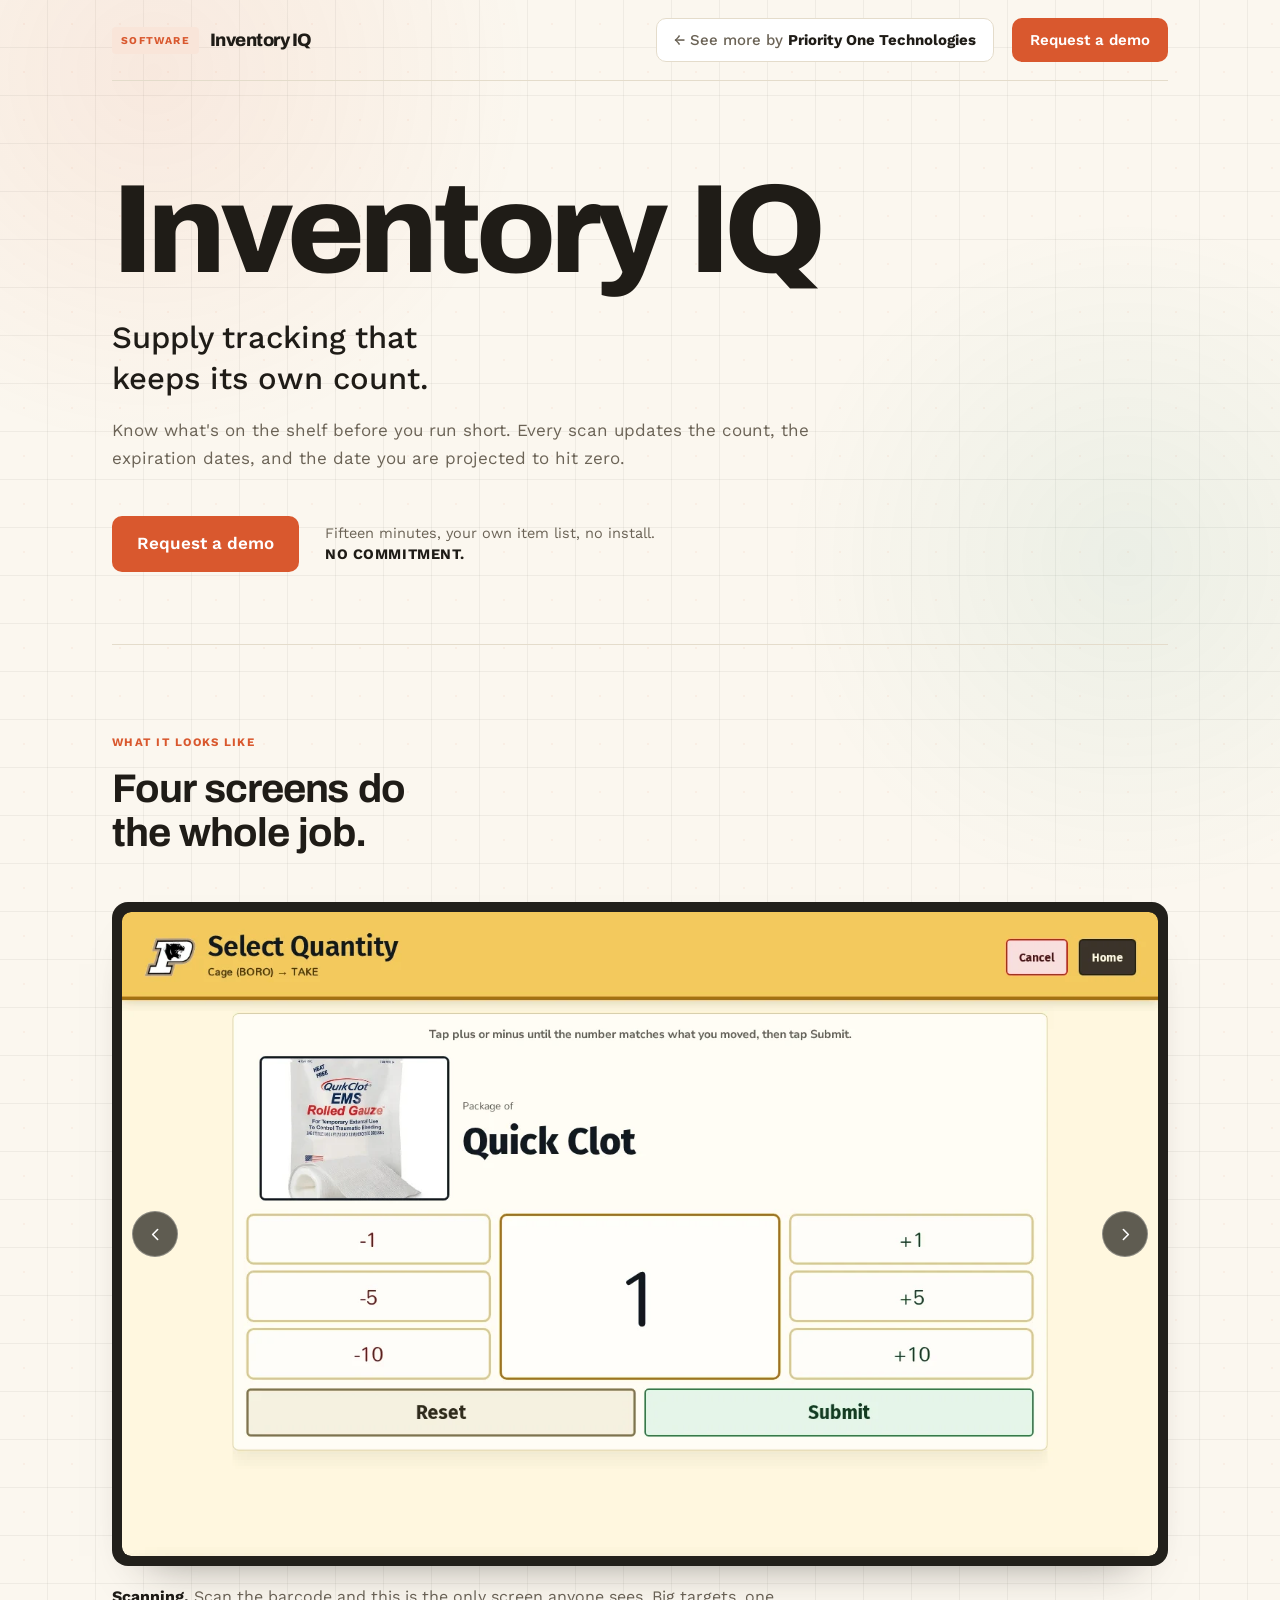
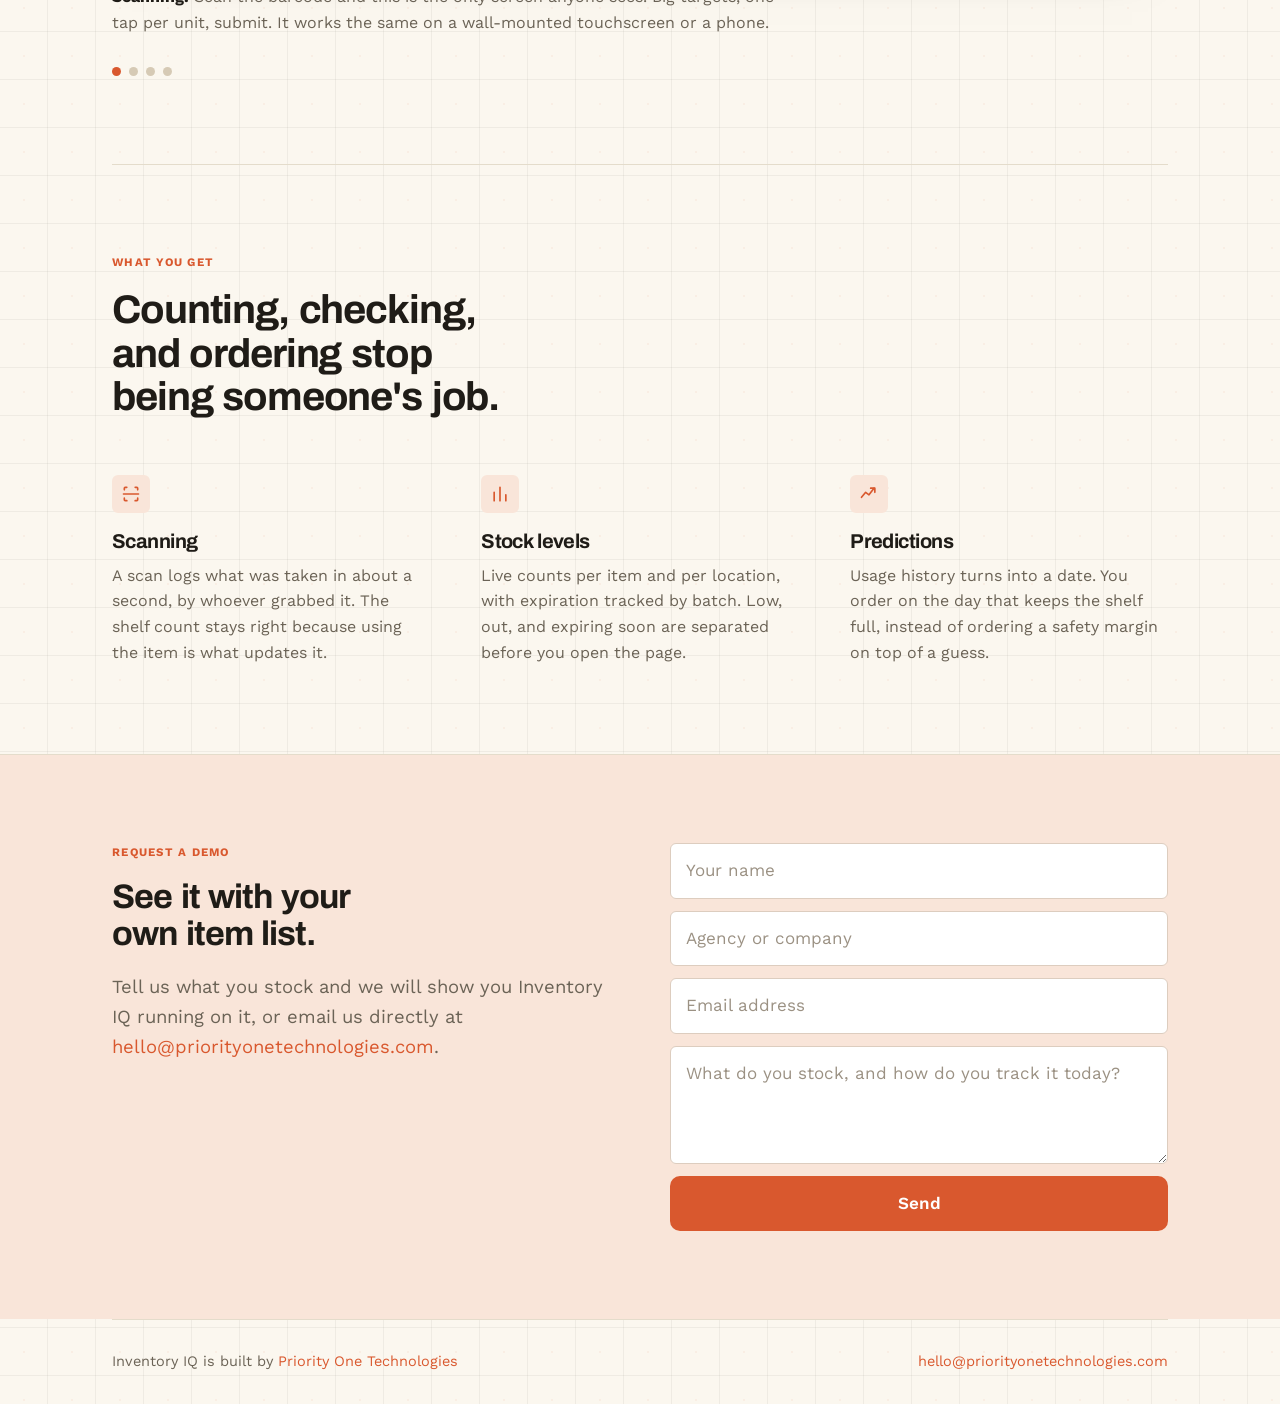
==== iiq/index.html @ ce3d8d3f "refactor: serve the product page at /iiq" ====
<!doctype html>
<html lang="en">
<head>
<meta charset="utf-8">
<meta name="viewport" content="width=device-width, initial-scale=1">
<title>Inventory IQ</title>
<meta name="description" content="Inventory IQ by Priority One Technologies is supply tracking that keeps its own count. Scan an item, see live stock levels, and get told the day you run out.">
<link rel="canonical" href="https://priorityonetechnologies.com/iiq/">
<meta property="og:type" content="website">
<meta property="og:title" content="Inventory IQ">
<meta property="og:description" content="Supply tracking that keeps its own count. Scanning, live stock levels, and run-out predictions.">
<meta property="og:url" content="https://priorityonetechnologies.com/iiq/">
<meta property="og:image" content="https://priorityonetechnologies.com/iiq/og-image.png">
<meta name="twitter:card" content="summary_large_image">
<meta name="twitter:title" content="Inventory IQ">
<meta name="twitter:description" content="Supply tracking that keeps its own count. Scanning, live stock levels, and run-out predictions.">
<link rel="icon" type="image/png" href="../favicon.png">
<link rel="preconnect" href="https://fonts.googleapis.com">
<link rel="preconnect" href="https://fonts.gstatic.com" crossorigin>
<link rel="stylesheet" href="https://fonts.googleapis.com/css2?family=Archivo:wght@600;700;800&family=Work+Sans:wght@400;500;600;700&display=swap">
<link rel="stylesheet" href="../style.css">
<link rel="stylesheet" href="../product.css">
</head>
<body>
<header class="site-head" id="siteHead">
  <div class="wrap">
  <nav class="bar product-bar">
    <div class="product-id">
      <span class="kind">Software</span>
      <span class="product-name">Inventory IQ</span>
    </div>
    <div class="head-actions">
          <a class="btn sm back-pill" href="../">
            <span>&larr;<span class="by"> See more by</span> <b>Priority One Technologies</b></span>
          </a>
      <a class="btn sm" href="#contact">Request a demo</a>
    </div>
  </nav>
  </div>
</header>

<div class="wrap">
  <header class="product-hero">
    <h1>Inventory IQ</h1>
    <p class="tagline">Supply tracking that keeps its own count.</p>
    <p class="secondary">Know what's on the shelf before you run short. Every scan updates the count, the expiration dates, and the date you are projected to hit zero.</p>
    <div class="cta-row">
      <a class="btn" href="#contact">Request a demo</a>
      <p class="microcopy">Fifteen minutes, your own item list, no install.<br><strong>NO COMMITMENT.</strong></p>
    </div>
  </header>

  <section>
    <p class="eyebrow">What it looks like</p>
    <h2>Four screens do the whole job.</h2>
    <div class="carousel" id="shots">
      <div class="stage">
        <div class="track" id="shotTrack">
          <div class="frame" data-label="Scanning." data-text="Scan the barcode and this is the only screen anyone sees. Big targets, one tap per unit, submit. It works the same on a wall-mounted touchscreen or a phone.">
            <img src="../images/iiq-scan.webp" alt="Inventory IQ select-quantity screen showing a photo of QuikClot EMS rolled gauze, plus and minus buttons, and a submit button" width="1424" height="884">
          </div>
          <div class="frame" data-label="Stock levels." data-text="Every item and every location, counted now. Totals, per-storage breakdowns, and expiration dates sit on the same row, so nothing needs to be cross-checked against a second list.">
            <img src="../images/iiq-levels.webp" alt="Inventory IQ inventory counts table listing items with totals and per-location quantities" loading="lazy" width="1424" height="884">
          </div>
          <div class="frame" data-label="Predictions." data-text="Years of real usage per item become one number: how much you burn per month, how confident the model is, and the point where the line hits zero.">
            <img src="../images/iiq-predictions.webp" alt="Inventory IQ usage chart for one item, plotting counts, additions, and removals over four years with a predicted next value" loading="lazy" width="1424" height="884">
          </div>
          <div class="frame" data-label="Restock report." data-text="The reorder list builds itself, with the order-by date, the amount to order, and how many units will be left when the delivery actually lands.">
            <img src="../images/iiq-restock-report.webp" alt="Inventory IQ restock report showing reorder amounts, confidence, and order-by dates per item" loading="lazy" width="1424" height="884">
          </div>
        </div>
        <button class="arrow prev" type="button" id="shotPrev" aria-label="Previous screen">
          <svg width="17" height="17" viewBox="0 0 24 24" fill="none" aria-hidden="true"><path d="M15 5l-7 7 7 7" stroke="currentColor" stroke-width="2.3" stroke-linecap="round" stroke-linejoin="round"/></svg>
        </button>
        <button class="arrow next" type="button" id="shotNext" aria-label="Next screen">
          <svg width="17" height="17" viewBox="0 0 24 24" fill="none" aria-hidden="true"><path d="M9 5l7 7-7 7" stroke="currentColor" stroke-width="2.3" stroke-linecap="round" stroke-linejoin="round"/></svg>
        </button>
      </div>
      <div class="caption" id="shotCaption" aria-live="polite"></div>
      <div class="dots" id="shotDots"></div>
    </div>
  </section>

  <section>
    <p class="eyebrow">What you get</p>
    <h2>Counting, checking, and ordering stop being someone's job.</h2>
    <div class="cols">
      <div>
        <div class="icon">
          <svg width="20" height="20" viewBox="0 0 24 24" fill="none" aria-hidden="true"><path d="M4 7V5a1 1 0 0 1 1-1h2M20 7V5a1 1 0 0 0-1-1h-2M4 17v2a1 1 0 0 0 1 1h2M20 17v2a1 1 0 0 1-1 1h-2M3 12h18" stroke="currentColor" stroke-width="2" stroke-linecap="round"/></svg>
        </div>
        <h3>Scanning</h3>
        <p>A scan logs what was taken in about a second, by whoever grabbed it. The shelf count stays right because using the item is what updates it.</p>
      </div>
      <div>
        <div class="icon">
          <svg width="20" height="20" viewBox="0 0 24 24" fill="none" aria-hidden="true"><path d="M5 20V10M12 20V4M19 20v-7" stroke="currentColor" stroke-width="2" stroke-linecap="round"/></svg>
        </div>
        <h3>Stock levels</h3>
        <p>Live counts per item and per location, with expiration tracked by batch. Low, out, and expiring soon are separated before you open the page.</p>
      </div>
      <div>
        <div class="icon">
          <svg width="20" height="20" viewBox="0 0 24 24" fill="none" aria-hidden="true"><path d="M3 16l5-6 4 3 6-8" stroke="currentColor" stroke-width="2" stroke-linecap="round" stroke-linejoin="round"/><path d="M14 5h5v5" stroke="currentColor" stroke-width="2" stroke-linecap="round" stroke-linejoin="round"/></svg>
        </div>
        <h3>Predictions</h3>
        <p>Usage history turns into a date. You order on the day that keeps the shelf full, instead of ordering a safety margin on top of a guess.</p>
      </div>
    </div>
  </section>
</div>

<section id="contact">
  <div class="wrap inner">
    <div>
      <p class="eyebrow">Request a demo</p>
      <h2>See it with your own item list.</h2>
      <p class="lede">Tell us what you stock and we will show you Inventory IQ running on it, or email us directly at <a href="mailto:hello@priorityonetechnologies.com">hello@priorityonetechnologies.com</a>.</p>
    </div>
    <form id="contactForm" method="POST">
      <input type="hidden" name="product" value="Inventory IQ">
      <input type="text" id="contactName" name="name" aria-label="Your name" placeholder="Your name">
      <input type="text" id="contactOrg" name="organization" aria-label="Agency or company" placeholder="Agency or company">
      <input type="email" id="contactEmail" name="email" aria-label="Email address" placeholder="Email address" required>
      <textarea id="contactMessage" name="message" aria-label="What do you stock, and how do you track it today?" placeholder="What do you stock, and how do you track it today?" required></textarea>
      <input type="text" name="_gotcha" tabindex="-1" autocomplete="off" aria-hidden="true" hidden>
      <p class="form-status" id="formStatus" hidden></p>
      <button class="btn send" type="submit">Send</button>
    </form>
  </div>
</section>

<div class="wrap">
  <footer>
    <div>Inventory IQ is built by <a href="../">Priority One Technologies</a></div>
    <div><a href="mailto:hello@priorityonetechnologies.com">hello@priorityonetechnologies.com</a></div>
  </footer>
</div>

<script src="../script.js"></script>
</body>
</html>
---- style.css ----
:root {
  --bg: #fbf7ef;
  --ink: #1f1c17;
  --sub: #6b6356;
  --line: #e4dccb;
  --accent: #d9582e;
  --accent-soft: #f9e5d9;
  --rust: #1f8a6e;
  --card: #ffffff;
  --panel: #22201b;
  --radius-sm: 6px;
  --radius-md: 10px;
  --radius-lg: 16px;
  --gutter: clamp(18px, 5vw, 32px);
  --block: clamp(54px, 7vw, 88px);
  --measure: 60ch;
  --shot-ratio: 1424 / 884;
}

* {
  box-sizing: border-box;
}

html {
  scroll-behavior: smooth;
  scroll-padding-top: clamp(66px, 11vh, 86px);
}

body {
  margin: 0;
  background: var(--bg);
  color: var(--ink);
  font-family: "Work Sans", system-ui, sans-serif;
  font-size: 17px;
  line-height: 1.62;
  -webkit-font-smoothing: antialiased;
}

/* background layer - delete this whole block to go back to flat color */

body {
  position: relative;
}

body::before,
body::after {
  content: "";
  pointer-events: none;
  z-index: -1;
}

body::before {
  position: absolute;
  inset: 0;
  background-image: url("data:image/svg+xml,%3Csvg xmlns='http://www.w3.org/2000/svg' width='48' height='48'%3E%3Cpath d='M0 47.5h48M47.5 0v48' stroke='%231f1c17' stroke-opacity='0.055' stroke-width='1' fill='none'/%3E%3Ccircle cx='24' cy='24' r='1' fill='%23d9582e' fill-opacity='0.08'/%3E%3C/svg%3E");
}

body::after {
  position: fixed;
  inset: 0;
  background:
    radial-gradient(42vw 42vw at 12% 8%, rgba(217, 88, 46, 0.085), transparent 70%),
    radial-gradient(38vw 38vw at 88% 62%, rgba(31, 138, 110, 0.07), transparent 70%);
  animation: drift 44s ease-in-out infinite alternate;
}

@keyframes drift {
  to {
    transform: translate3d(-3vw, 2vh, 0) scale(1.12);
  }
}

/* end background layer */

img {
  max-width: 100%;
  height: auto;
}

a {
  color: var(--accent);
  text-decoration: none;
}

a:hover {
  text-decoration: underline;
}

:focus-visible {
  outline: 2px solid var(--accent);
  outline-offset: 3px;
}

h1,
h2,
h3 {
  font-family: "Archivo", system-ui, sans-serif;
  letter-spacing: -0.028em;
  word-spacing: 0.07em;
  line-height: 1.09;
  text-wrap: balance;
  margin: 0;
}

p {
  text-wrap: pretty;
}

.wrap {
  max-width: 1120px;
  margin: 0 auto;
  padding-inline: var(--gutter);
}

.site-head {
  position: sticky;
  top: 0;
  z-index: 50;
  transition: background-color 240ms ease, box-shadow 240ms ease;
}

.site-head.scrolled {
  background: var(--bg);
  box-shadow: 0 14px 30px -24px rgba(31, 28, 23, 0.9);
}

.bar {
  display: flex;
  align-items: center;
  justify-content: space-between;
  gap: clamp(14px, 3vw, 28px);
  padding-block: 18px;
  border-bottom: 1px solid var(--line);
}

.brand {
  display: flex;
  align-items: center;
  gap: 11px;
  color: var(--ink);
  text-decoration: none;
}

.brand:hover {
  text-decoration: none;
}

.brand svg {
  display: block;
  flex: none;
}

.brand-name {
  display: block;
  font-family: "Archivo", system-ui, sans-serif;
  font-weight: 800;
  font-size: clamp(16px, 2.6vw, 18px);
  letter-spacing: -0.03em;
  line-height: 1.1;
}

.brand-sub {
  display: block;
  font-size: clamp(9.5px, 1.7vw, 10.5px);
  font-weight: 700;
  letter-spacing: 0.17em;
  text-transform: uppercase;
  color: var(--sub);
  line-height: 1.4;
}

.btn {
  display: inline-flex;
  align-items: center;
  justify-content: center;
  gap: 8px;
  font: inherit;
  font-weight: 600;
  border: 1px solid transparent;
  cursor: pointer;
  background: var(--accent);
  color: #fff;
  padding: 13px 24px;
  border-radius: var(--radius-md);
  text-decoration: none;
  white-space: nowrap;
}

.btn:hover {
  background: #c24a24;
  text-decoration: none;
}

.btn.sm {
  padding: 9px 17px;
  font-size: 15px;
}

.btn.ghost {
  background: transparent;
  color: var(--ink);
  border-color: var(--line);
}

.btn.ghost:hover {
  background: #fff;
}

section {
  padding-block: var(--block);
  border-top: 1px solid var(--line);
}

.eyebrow {
  font-size: 11.5px;
  font-weight: 700;
  letter-spacing: 0.11em;
  text-transform: uppercase;
  color: var(--accent);
  margin: 0 0 16px;
}

h2 {
  font-size: clamp(27px, 4vw, 40px);
  font-weight: 700;
  max-width: 22ch;
}

.lede {
  color: var(--sub);
  font-size: clamp(16.5px, 1.5vw, 18.5px);
  max-width: var(--measure);
  margin: 20px 0 0;
}

.hero {
  padding-block: clamp(50px, 8vw, 88px) clamp(56px, 7vw, 76px);
}

.hero h1 {
  font-size: clamp(33px, 6.2vw, 58px);
  font-weight: 800;
  max-width: 19ch;
}

.hero h1 em {
  font-style: normal;
  box-shadow: inset 0 -0.14em 0 var(--accent-soft);
}

.hero .btn {
  margin-top: 34px;
}

.microcopy {
  margin: 16px 0 0;
  font-size: 14.5px;
  color: var(--sub);
}

.microcopy strong {
  color: var(--ink);
  font-weight: 700;
  letter-spacing: 0.04em;
}

.cols {
  display: grid;
  grid-template-columns: repeat(auto-fit, minmax(min(248px, 100%), 1fr));
  gap: clamp(30px, 4vw, 52px);
  margin-top: clamp(38px, 5vw, 56px);
}

.cols h3 {
  font-size: 20px;
  font-weight: 700;
  margin-bottom: 10px;
}

.cols p {
  margin: 0;
  color: var(--sub);
  font-size: 16px;
  max-width: 34ch;
}

.icon {
  display: grid;
  place-items: center;
  width: 38px;
  height: 38px;
  border-radius: var(--radius-sm);
  background: var(--accent-soft);
  color: var(--accent);
  margin-bottom: 18px;
}

.serve {
  display: flex;
  flex-wrap: wrap;
  gap: 10px;
  margin-top: clamp(30px, 4vw, 42px);
  padding: 0;
  list-style: none;
}

.serve li {
  background: var(--card);
  border: 1px solid var(--line);
  border-radius: var(--radius-sm);
  padding: 9px 16px;
  font-size: 15.5px;
  font-weight: 500;
}

.teaser {
  display: grid;
  grid-template-columns: repeat(auto-fit, minmax(min(300px, 100%), 1fr));
  gap: clamp(26px, 4vw, 48px);
  align-items: center;
  margin-top: clamp(32px, 4vw, 46px);
  background: var(--panel);
  color: #f4efe4;
  border-radius: var(--radius-lg);
  padding: clamp(26px, 4vw, 46px);
}

.teaser h3 {
  font-size: clamp(23px, 3vw, 30px);
  font-weight: 800;
  margin-bottom: 14px;
  max-width: 17ch;
}

.teaser p {
  color: #bdb4a4;
  margin: 0 0 26px;
  font-size: 16px;
  max-width: 40ch;
}

.teaser .tag {
  display: inline-block;
  font-size: 11.5px;
  font-weight: 700;
  letter-spacing: 0.11em;
  text-transform: uppercase;
  color: #f0b39c;
  margin-bottom: 15px;
}

.teaser .shot {
  display: block;
  width: 100%;
  aspect-ratio: var(--shot-ratio);
  object-fit: cover;
  border-radius: var(--radius-md);
}

#contact {
  background: var(--accent-soft);
  border-top: 1px solid var(--line);
}

#contact .inner {
  display: grid;
  grid-template-columns: repeat(auto-fit, minmax(min(320px, 100%), 1fr));
  gap: clamp(32px, 5vw, 60px);
  align-items: start;
}

#contact h2 {
  font-size: clamp(25px, 3.4vw, 34px);
}

form {
  display: grid;
  gap: 12px;
}

input,
textarea {
  font: inherit;
  width: 100%;
  padding: 13px 15px;
  border: 1px solid #ddcdbf;
  border-radius: var(--radius-sm);
  background: #fff;
  color: var(--ink);
}

textarea {
  min-height: 118px;
  resize: vertical;
}

input::placeholder,
textarea::placeholder {
  color: #9b9183;
}

.form-status {
  margin: 0;
  font-size: 15px;
  font-weight: 600;
}

.form-status.ok {
  color: var(--rust);
}

.form-status.error {
  color: #b2381a;
}

footer {
  display: flex;
  flex-wrap: wrap;
  justify-content: space-between;
  gap: 12px;
  padding-block: 30px;
  border-top: 1px solid var(--line);
  font-size: 14.5px;
  color: var(--sub);
}

@media (prefers-reduced-motion: reduce) {
  html {
    scroll-behavior: auto;
  }

  body::after {
    animation: none;
  }

  .site-head,
  .site-head .source-bar {
    transition: none;
  }
}
---- product.css ----
/* layer shared by every product page; pair with style.css */

.product-bar {
  flex-wrap: wrap;
  row-gap: 12px;
}

.head-actions {
  display: flex;
  align-items: center;
  gap: clamp(10px, 2vw, 18px);
  margin-left: auto;
}

.product-bar .product-id {
  display: flex;
  align-items: center;
  gap: 11px;
  min-width: 0;
}

.product-bar .kind {
  font-size: 10.5px;
  font-weight: 700;
  letter-spacing: 0.13em;
  text-transform: uppercase;
  color: var(--accent);
  background: var(--accent-soft);
  padding: 5px 9px;
  border-radius: 4px;
  flex: none;
}

.product-bar .product-name {
  font-family: "Archivo", system-ui, sans-serif;
  font-weight: 800;
  font-size: clamp(16px, 2.6vw, 18px);
  letter-spacing: -0.03em;
  white-space: nowrap;
}

.back-pill {
  background: var(--card);
  border-color: var(--line);
  color: var(--ink);
  gap: 9px;
}

.back-pill:hover {
  background: #fff;
  border-color: var(--accent);
}

.back-pill span {
  white-space: nowrap;
  font-weight: 500;
  color: var(--sub);
}

.back-pill b {
  font-weight: 700;
  color: var(--ink);
}

.product-hero {
  padding-block: clamp(42px, 7vw, 78px) clamp(50px, 7vw, 72px);
}

.product-hero h1 {
  font-size: clamp(52px, 13.5vw, 126px);
  font-weight: 800;
  letter-spacing: -0.045em;
  line-height: 0.93;
  margin: 12px 0 0;
}

.product-hero .tagline {
  font-size: clamp(20px, 3.1vw, 31px);
  font-weight: 500;
  line-height: 1.3;
  color: var(--ink);
  max-width: 32ch;
  margin: clamp(20px, 3vw, 30px) 0 0;
  text-wrap: balance;
}

.product-hero .secondary {
  color: var(--sub);
  max-width: 64ch;
  margin: 18px 0 0;
}

.cta-row {
  display: flex;
  flex-wrap: wrap;
  align-items: center;
  gap: clamp(16px, 3vw, 26px);
  margin-top: clamp(32px, 4.5vw, 44px);
}

.cta-row .microcopy {
  margin: 0;
  line-height: 1.45;
}

.carousel {
  margin-top: clamp(32px, 4vw, 48px);
}

.stage {
  position: relative;
  background: var(--panel);
  border-radius: var(--radius-lg);
  padding: clamp(7px, 1vw, 10px);
  box-shadow: 0 26px 46px -36px rgba(31, 28, 23, 0.6);
}

.stage .track {
  display: grid;
  grid-auto-flow: column;
  grid-auto-columns: 100%;
  overflow-x: auto;
  scroll-snap-type: x mandatory;
  scrollbar-width: none;
  border-radius: 9px;
}

.stage .track::-webkit-scrollbar {
  display: none;
}

.stage .frame {
  scroll-snap-align: center;
}

.stage .frame img {
  display: block;
  width: 100%;
  aspect-ratio: var(--shot-ratio);
  object-fit: cover;
  border-radius: 9px;
}

.arrow {
  position: absolute;
  top: 50%;
  transform: translateY(-50%);
  display: grid;
  place-items: center;
  width: clamp(36px, 5vw, 46px);
  height: clamp(36px, 5vw, 46px);
  padding: 0;
  border: 1px solid rgba(255, 255, 255, 0.28);
  border-radius: 50%;
  background: rgba(34, 32, 27, 0.72);
  color: #fff;
  cursor: pointer;
  backdrop-filter: blur(3px);
}

.arrow:hover {
  background: var(--accent);
  border-color: var(--accent);
}

.arrow.prev {
  left: clamp(10px, 2vw, 20px);
}

.arrow.next {
  right: clamp(10px, 2vw, 20px);
}

.carousel .caption {
  display: grid;
  margin: 18px 0 0;
  max-width: 62ch;
}

.carousel .caption p {
  grid-area: 1 / 1;
  margin: 0;
  font-size: 16px;
  color: var(--sub);
  opacity: 0;
  transition: opacity 200ms ease;
}

.carousel .caption p.on {
  opacity: 1;
}

.carousel .caption b {
  color: var(--ink);
  font-weight: 700;
}

.dots {
  display: flex;
  gap: 8px;
  margin-top: 6px;
}

.dot {
  width: 9px;
  height: 9px;
  padding: 0;
  border: 0;
  border-radius: 50%;
  background: #d6cab5;
  cursor: pointer;
}

.dot[aria-current="true"] {
  background: var(--accent);
}

/* phones: no room for the category chip or the full-size action buttons in one bar */
@media (max-width: 560px) {
  .product-bar .kind {
    display: none;
  }

  .head-actions {
    width: 100%;
    margin-left: 0;
    justify-content: flex-start;
    gap: 8px;
  }

  .head-actions .btn {
    padding: 8px 12px;
    font-size: 13px;
  }

  .back-pill .by {
    display: none;
  }
}
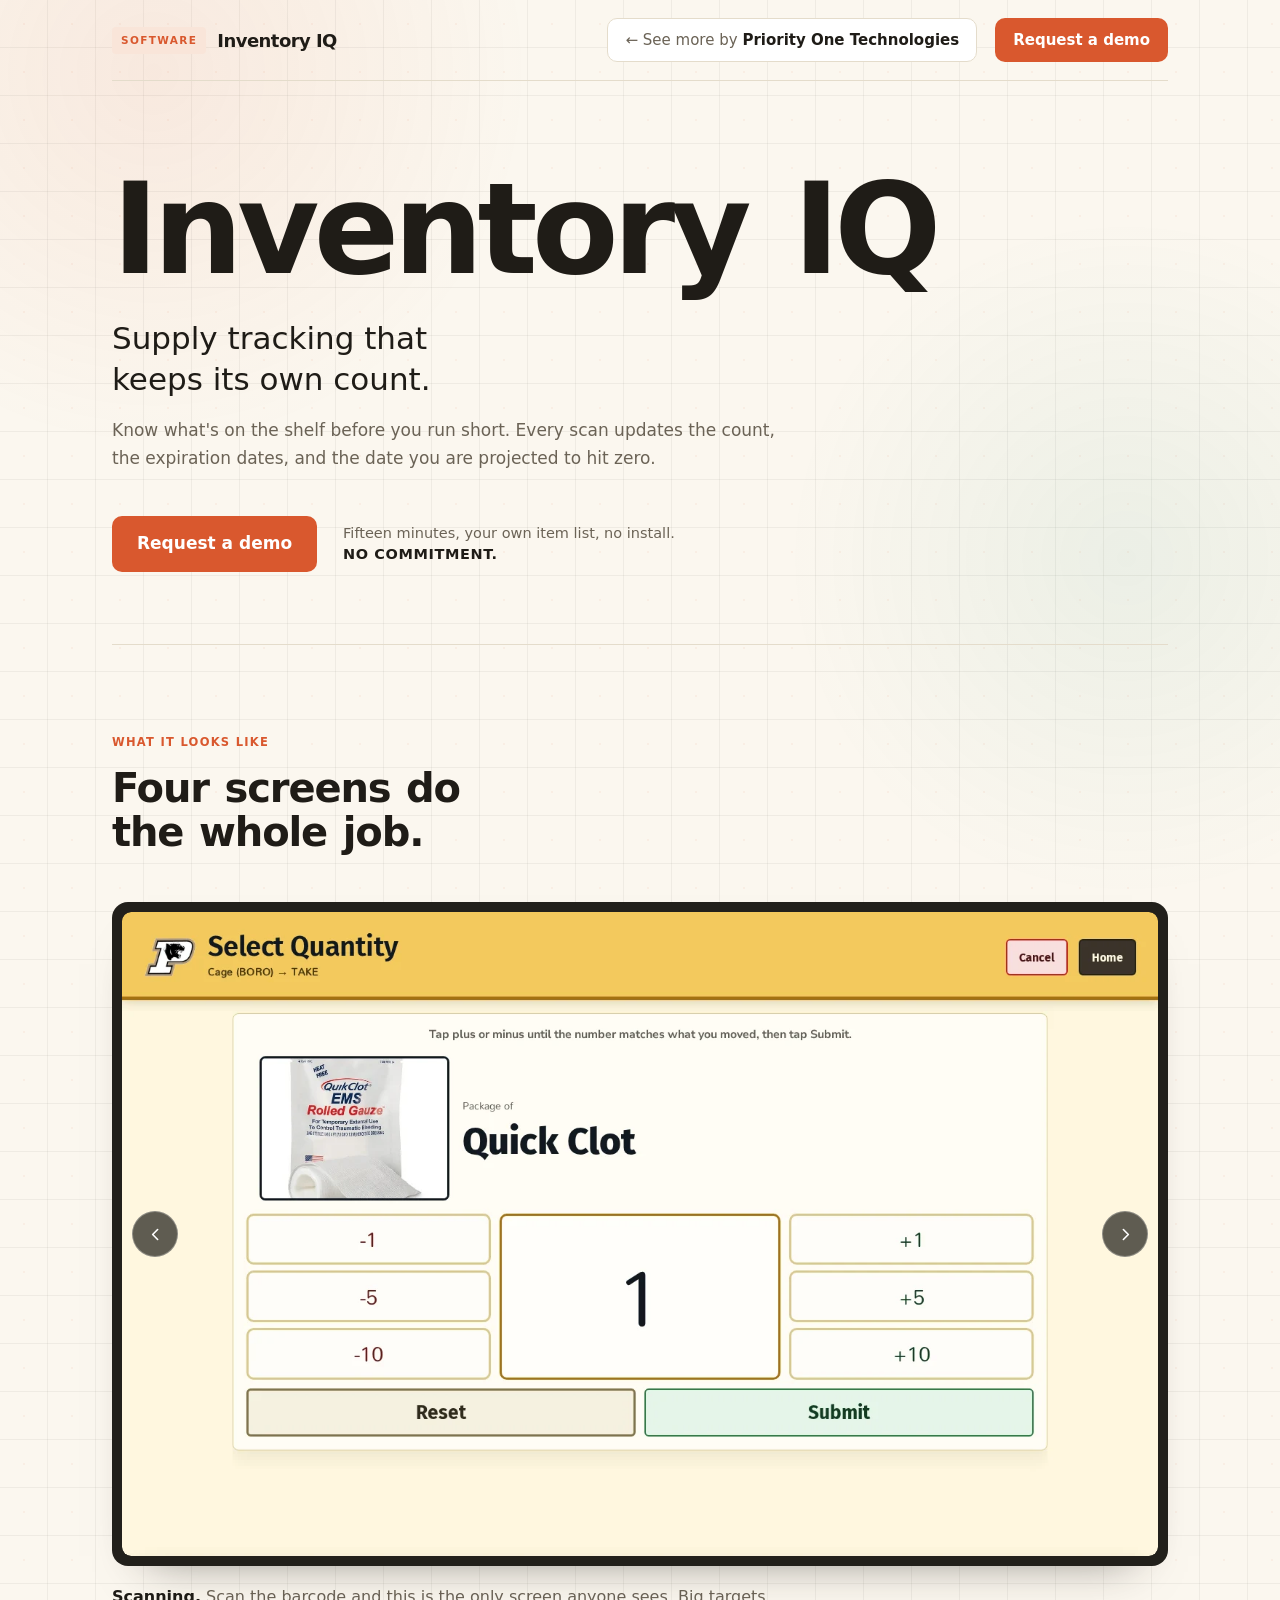
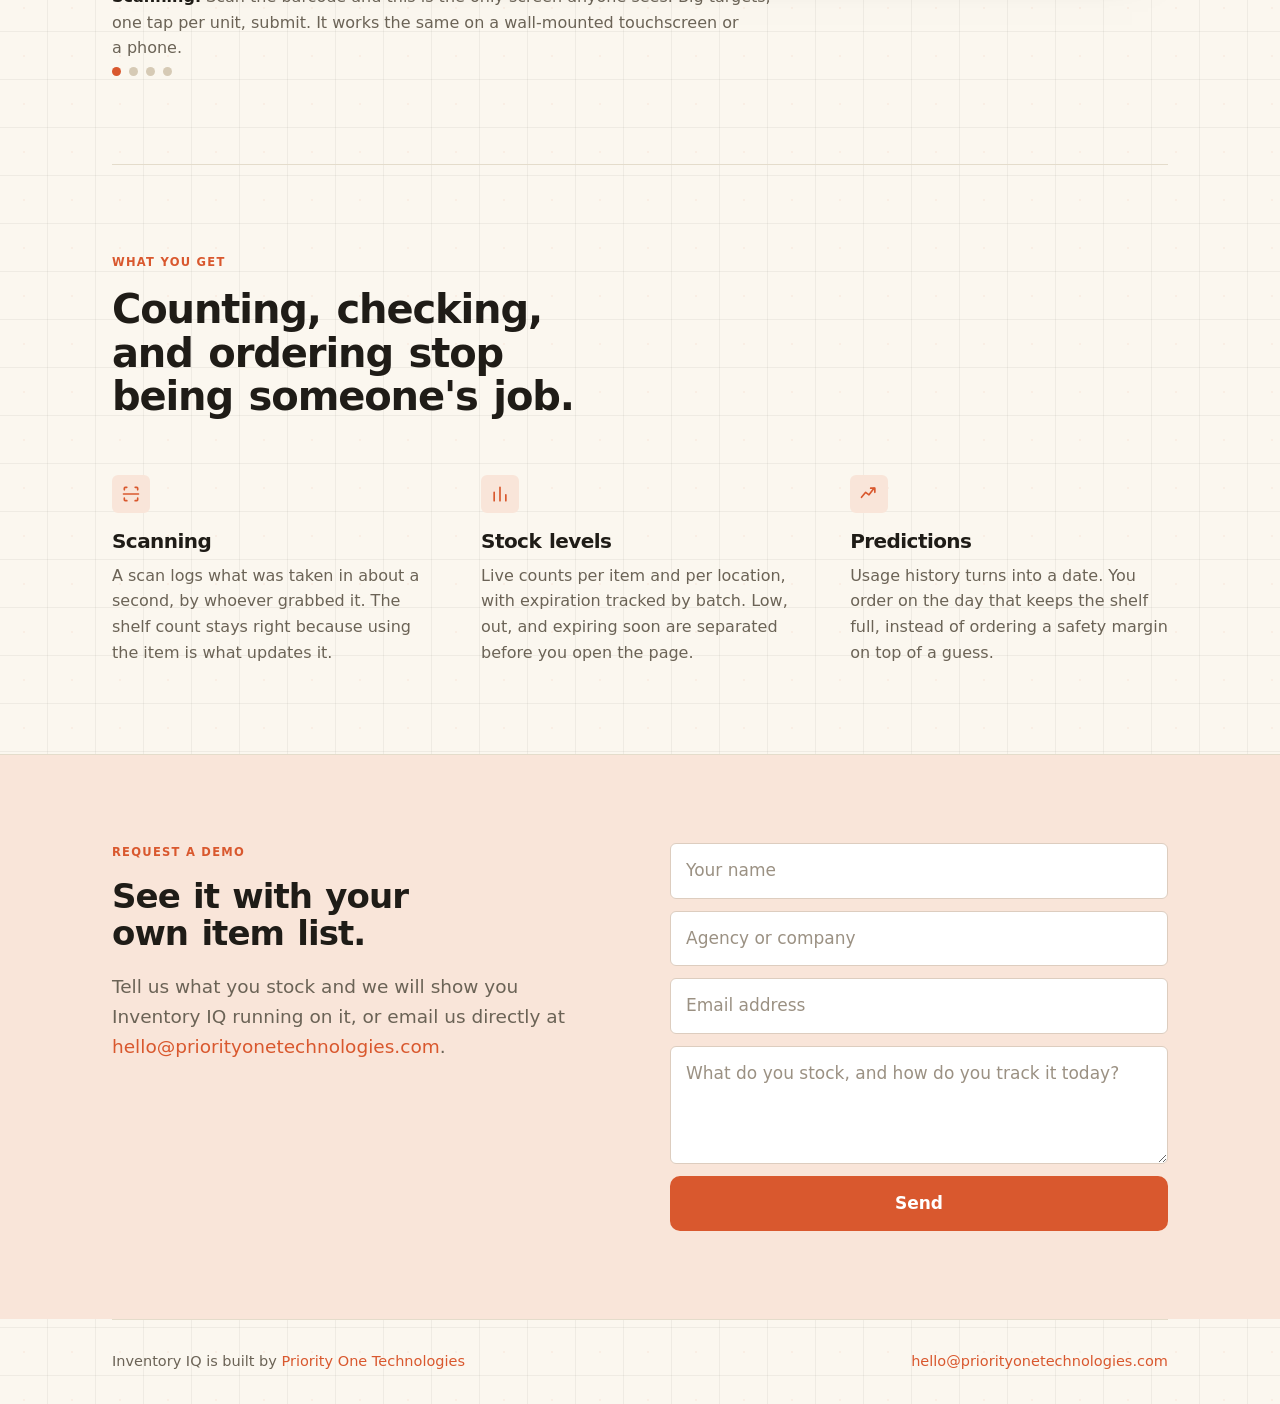
==== commit bdb9f5c9: "feat: add CSP and referrer meta tags to all pages" ====
--- a/iiq/index.html
+++ b/iiq/index.html
@@ -3,6 +3,8 @@
 <head>
 <meta charset="utf-8">
 <meta name="viewport" content="width=device-width, initial-scale=1">
+<meta http-equiv="Content-Security-Policy" content="default-src 'self'; script-src 'self'; style-src 'self' https://fonts.googleapis.com; font-src https://fonts.gstatic.com; img-src 'self' data:; connect-src 'self' https://formspree.io; form-action 'self' https://formspree.io; object-src 'none'; base-uri 'self'; frame-ancestors 'none'">
+<meta name="referrer" content="strict-origin-when-cross-origin">
 <title>Inventory IQ</title>
 <meta name="description" content="Inventory IQ by Priority One Technologies is supply tracking that keeps its own count. Scan an item, see live stock levels, and get told the day you run out.">
 <link rel="canonical" href="https://priorityonetechnologies.com/iiq/">
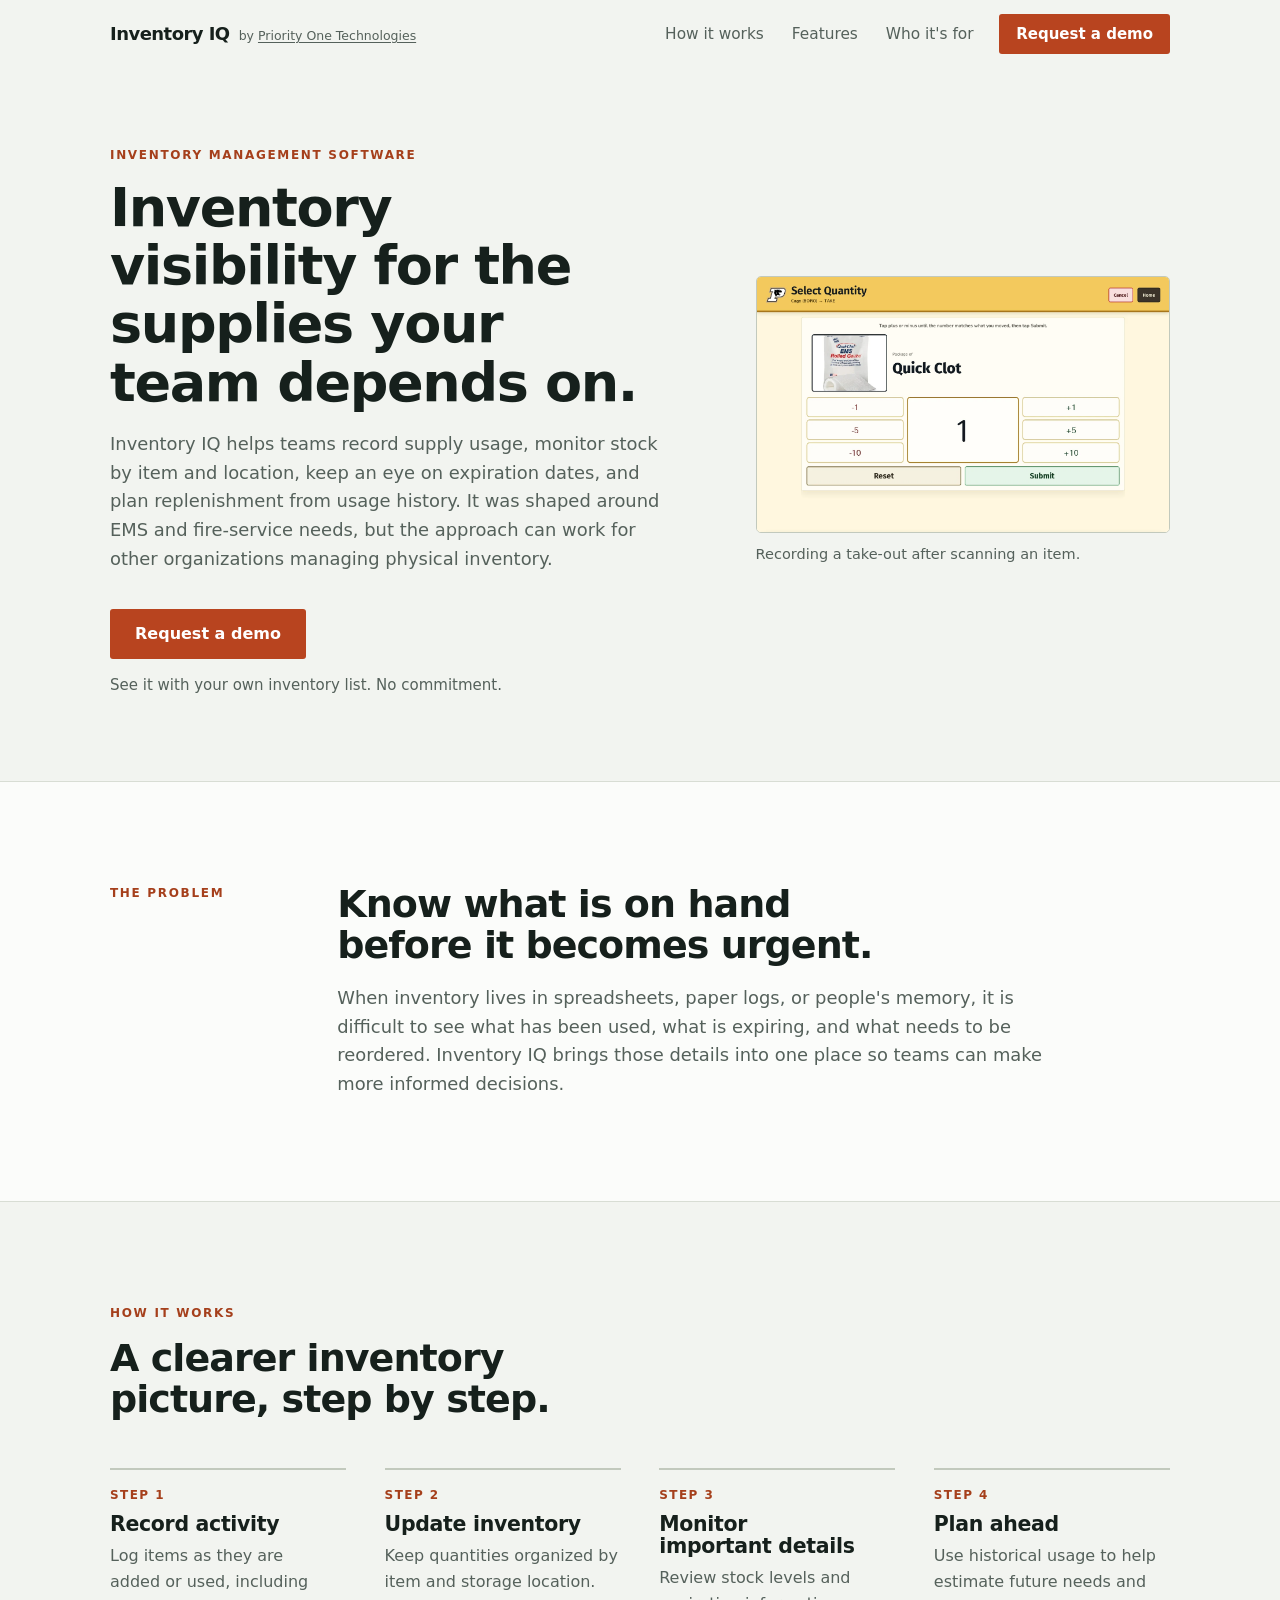
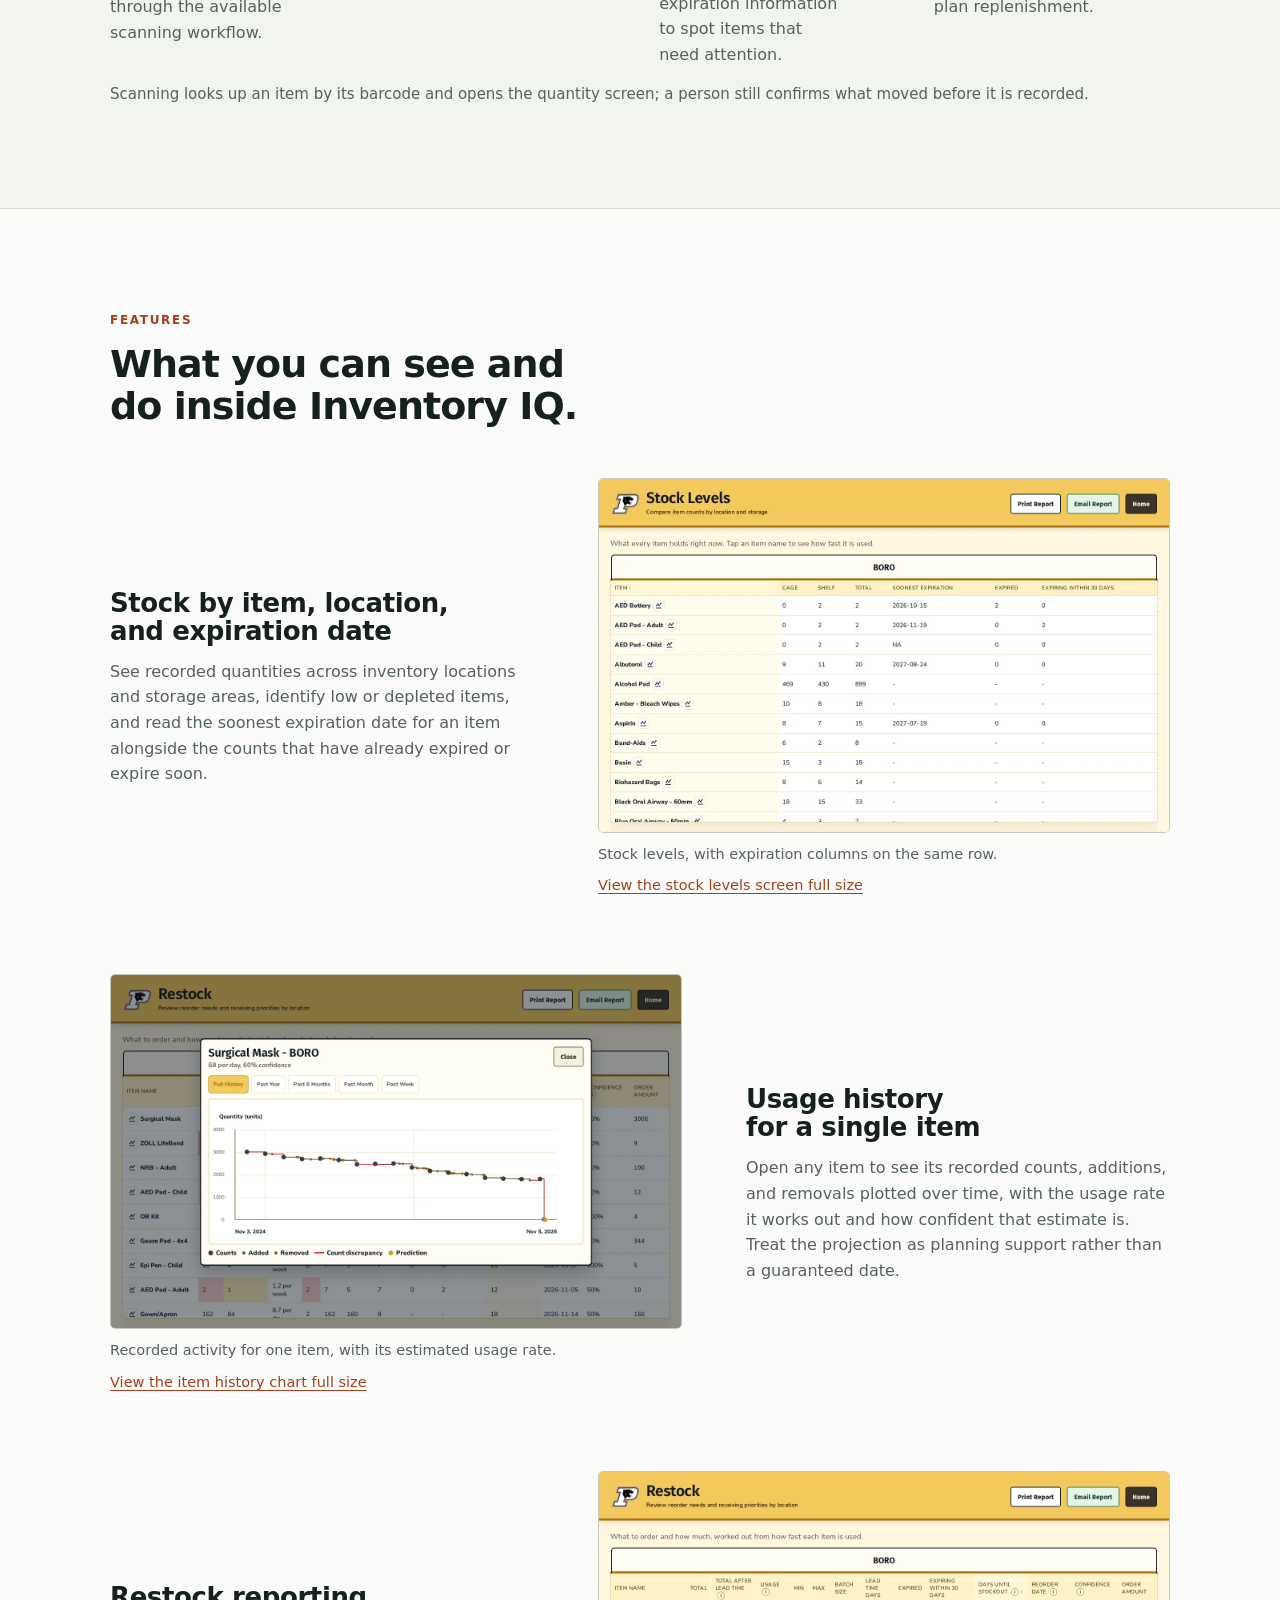
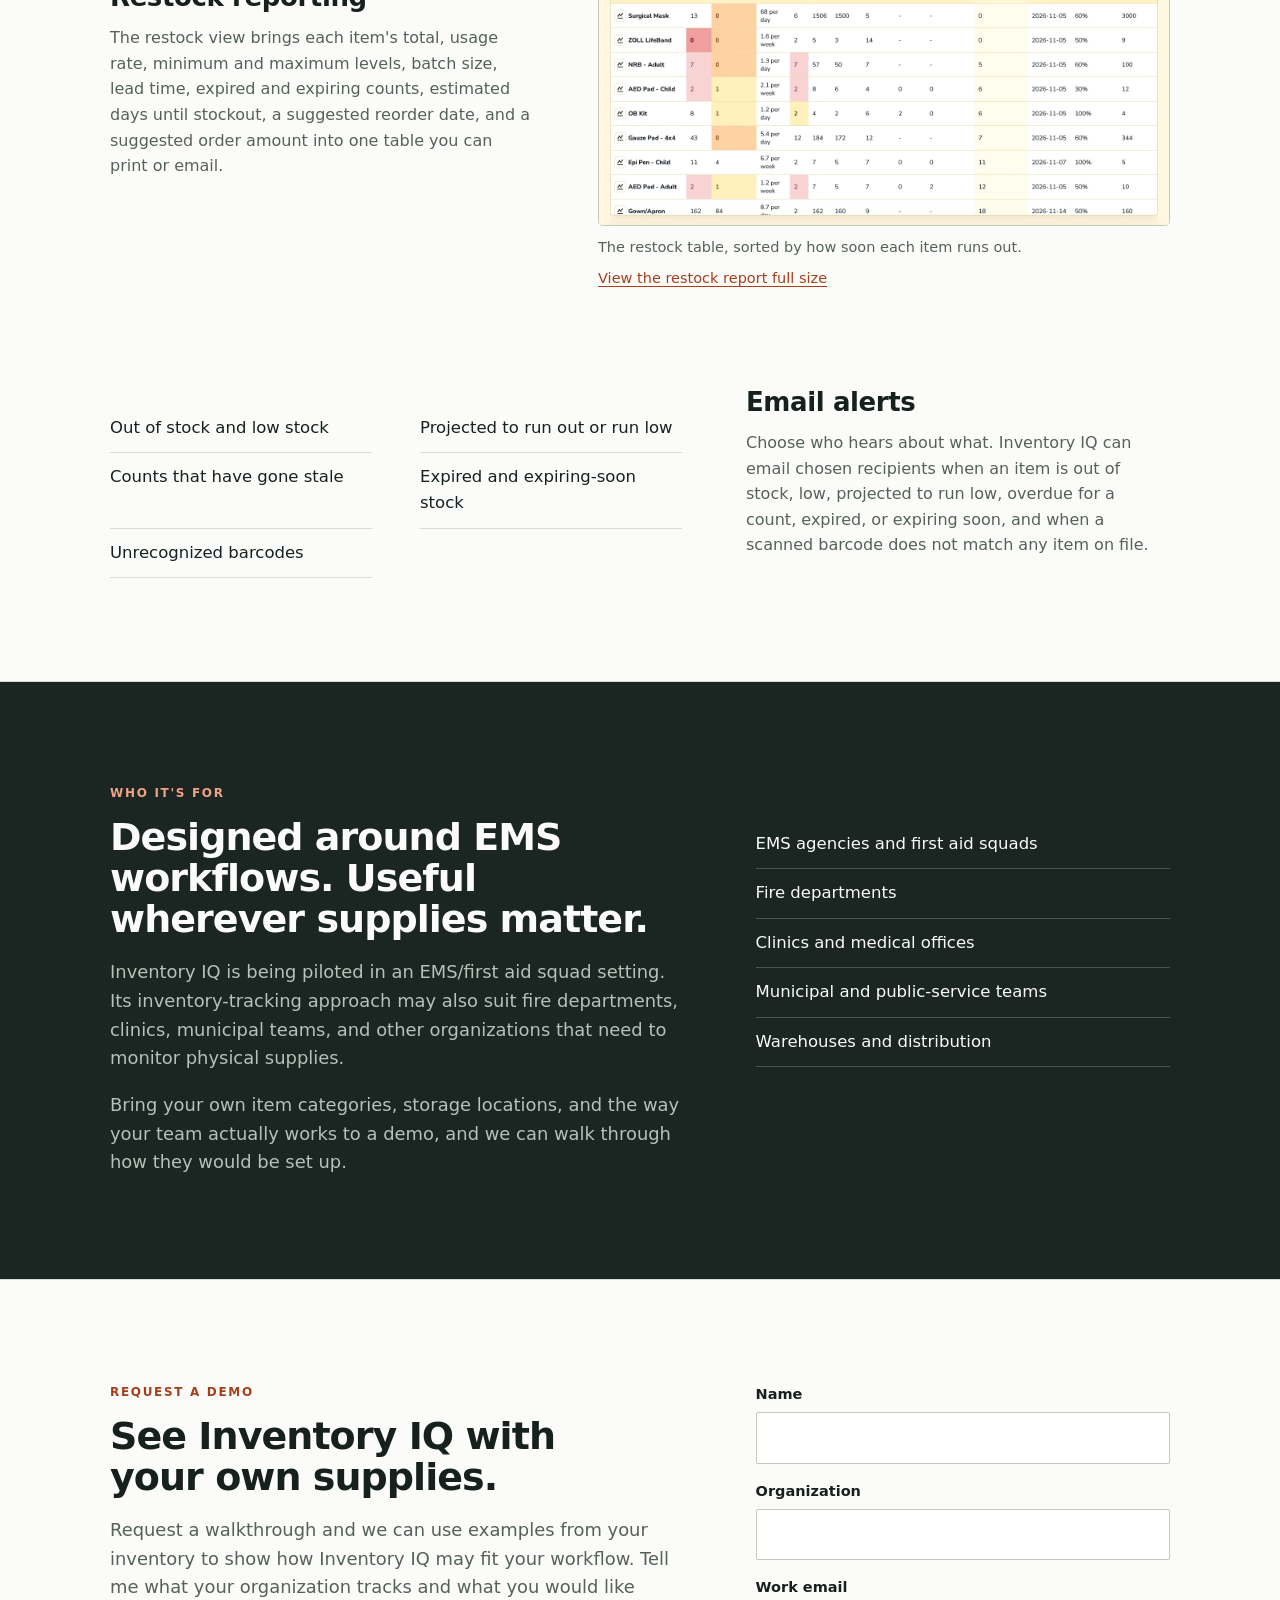
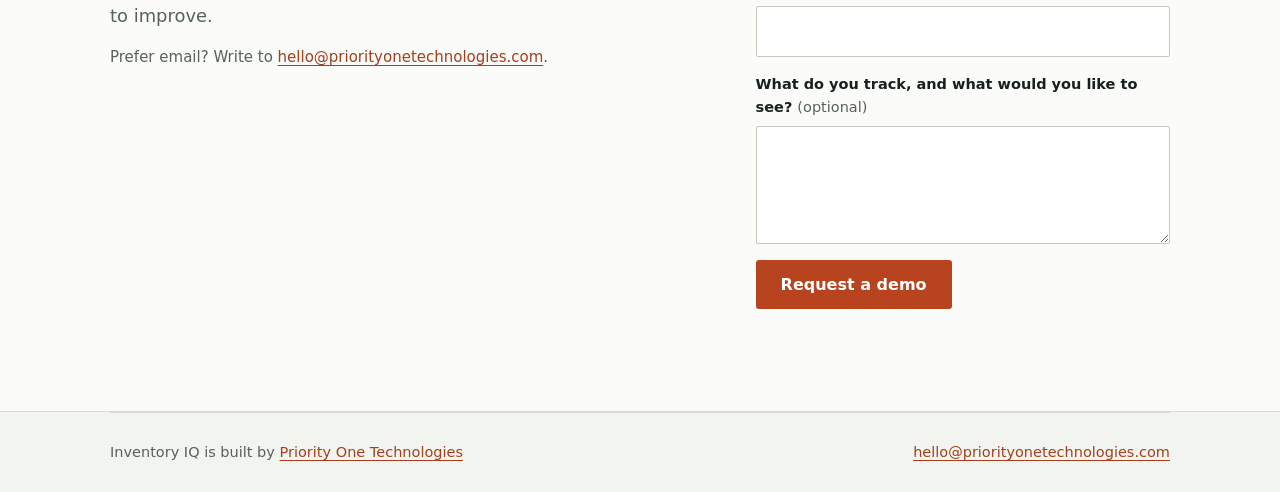
==== commit 916fd412: "feat: rebuild both pages around Inventory IQ with verified copy" ====
--- a/iiq/index.html
+++ b/iiq/index.html
@@ -5,135 +5,249 @@
 <meta name="viewport" content="width=device-width, initial-scale=1">
 <meta http-equiv="Content-Security-Policy" content="default-src 'self'; script-src 'self'; style-src 'self' https://fonts.googleapis.com; font-src https://fonts.gstatic.com; img-src 'self' data:; connect-src 'self' https://formspree.io; form-action 'self' https://formspree.io; object-src 'none'; base-uri 'self'; frame-ancestors 'none'">
 <meta name="referrer" content="strict-origin-when-cross-origin">
-<title>Inventory IQ</title>
-<meta name="description" content="Inventory IQ by Priority One Technologies is supply tracking that keeps its own count. Scan an item, see live stock levels, and get told the day you run out.">
+<title>Inventory IQ | Inventory Tracking Software for EMS &amp; More</title>
+<meta name="description" content="Track inventory usage, stock levels, locations, and expiration dates with Inventory IQ. Built around EMS and fire-service workflows, with demos available for other organizations.">
 <link rel="canonical" href="https://priorityonetechnologies.com/iiq/">
 <meta property="og:type" content="website">
-<meta property="og:title" content="Inventory IQ">
-<meta property="og:description" content="Supply tracking that keeps its own count. Scanning, live stock levels, and run-out predictions.">
+<meta property="og:site_name" content="Priority One Technologies">
+<meta property="og:title" content="Inventory IQ | Inventory Tracking Software for EMS &amp; More">
+<meta property="og:description" content="Record supply usage, monitor stock by item and location, track expiration dates, and plan replenishment from usage history.">
 <meta property="og:url" content="https://priorityonetechnologies.com/iiq/">
 <meta property="og:image" content="https://priorityonetechnologies.com/iiq/og-image.png">
+<meta property="og:image:alt" content="Inventory IQ by Priority One Technologies">
 <meta name="twitter:card" content="summary_large_image">
-<meta name="twitter:title" content="Inventory IQ">
-<meta name="twitter:description" content="Supply tracking that keeps its own count. Scanning, live stock levels, and run-out predictions.">
+<meta name="twitter:title" content="Inventory IQ | Inventory Tracking Software for EMS &amp; More">
+<meta name="twitter:description" content="Record supply usage, monitor stock by item and location, track expiration dates, and plan replenishment from usage history.">
 <link rel="icon" type="image/png" href="../favicon.png">
 <link rel="preconnect" href="https://fonts.googleapis.com">
 <link rel="preconnect" href="https://fonts.gstatic.com" crossorigin>
 <link rel="stylesheet" href="https://fonts.googleapis.com/css2?family=Archivo:wght@600;700;800&family=Work+Sans:wght@400;500;600;700&display=swap">
 <link rel="stylesheet" href="../style.css">
 <link rel="stylesheet" href="../product.css">
+<script type="application/ld+json">
+{
+  "@context": "https://schema.org",
+  "@type": "SoftwareApplication",
+  "name": "Inventory IQ",
+  "url": "https://priorityonetechnologies.com/iiq/",
+  "applicationCategory": "BusinessApplication",
+  "description": "Inventory IQ records supply usage, tracks stock by item and storage location, monitors expiration dates, and uses recorded usage history to help plan replenishment.",
+  "featureList": [
+    "Barcode lookup and quantity entry",
+    "Stock levels by item and storage location",
+    "Expiration tracking by item, location, and expiration date",
+    "Usage history charts",
+    "Restock reporting with estimated reorder amounts and dates",
+    "Email alerts for low, out-of-stock, and expiring inventory"
+  ],
+  "publisher": {
+    "@type": "Organization",
+    "name": "Priority One Technologies",
+    "url": "https://priorityonetechnologies.com/"
+  }
+}
+</script>
 </head>
 <body>
+<a class="visually-hidden" href="#main">Skip to main content</a>
+
 <header class="site-head" id="siteHead">
   <div class="wrap">
-  <nav class="bar product-bar">
-    <div class="product-id">
-      <span class="kind">Software</span>
-      <span class="product-name">Inventory IQ</span>
-    </div>
-    <div class="head-actions">
-          <a class="btn sm back-pill" href="../">
-            <span>&larr;<span class="by"> See more by</span> <b>Priority One Technologies</b></span>
-          </a>
-      <a class="btn sm" href="#contact">Request a demo</a>
-    </div>
-  </nav>
+    <nav class="bar" aria-label="Primary">
+      <span class="product-id">
+        <a class="product-name" href="./">Inventory IQ</a>
+        <span class="by">by <a href="../">Priority One Technologies</a></span>
+      </span>
+      <div class="site-nav">
+        <a href="#how-it-works">How it works</a>
+        <a href="#features">Features</a>
+        <a href="#who-its-for">Who it's for</a>
+      </div>
+      <a class="btn sm" href="#demo">Request a demo</a>
+    </nav>
   </div>
 </header>
 
+<main id="main">
+  <div class="wrap">
+    <section class="product-hero split">
+      <div class="lead">
+        <p class="eyebrow">Inventory management software</p>
+        <h1>Inventory visibility for the supplies your team depends on.</h1>
+        <p class="lede">Inventory IQ helps teams record supply usage, monitor stock by item and location, keep an eye on expiration dates, and plan replenishment from usage history. It was shaped around EMS and fire-service needs, but the approach can work for other organizations managing physical inventory.</p>
+        <div class="actions">
+          <a class="btn" href="#demo">Request a demo</a>
+        </div>
+        <p class="note">See it with your own inventory list. No commitment.</p>
+      </div>
+      <figure class="shot aside">
+        <img src="../images/iiq-scan.webp" alt="The Inventory IQ select-quantity screen after a barcode scan: a photo of QuikClot EMS rolled gauze, the quantity 1 between minus and plus buttons in steps of 1, 5 and 10, and reset and submit buttons." width="1424" height="884" fetchpriority="high">
+        <figcaption>Recording a take-out after scanning an item.</figcaption>
+      </figure>
+    </section>
+  </div>
+
+  <div class="band band-lift">
+    <div class="wrap rail">
+      <div class="label">
+        <p class="eyebrow">The problem</p>
+      </div>
+      <div class="body">
+        <h2>Know what is on hand before it becomes urgent.</h2>
+        <p class="lede">When inventory lives in spreadsheets, paper logs, or people's memory, it is difficult to see what has been used, what is expiring, and what needs to be reordered. Inventory IQ brings those details into one place so teams can make more informed decisions.</p>
+      </div>
+    </div>
+  </div>
+
+  <div class="wrap">
+    <section class="band" id="how-it-works">
+      <p class="eyebrow">How it works</p>
+      <h2>A clearer inventory picture, step by step.</h2>
+      <ol class="steps">
+        <li>
+          <h3>Record activity</h3>
+          <p>Log items as they are added or used, including through the available scanning workflow.</p>
+        </li>
+        <li>
+          <h3>Update inventory</h3>
+          <p>Keep quantities organized by item and storage location.</p>
+        </li>
+        <li>
+          <h3>Monitor important details</h3>
+          <p>Review stock levels and expiration information to spot items that need attention.</p>
+        </li>
+        <li>
+          <h3>Plan ahead</h3>
+          <p>Use historical usage to help estimate future needs and plan replenishment.</p>
+        </li>
+      </ol>
+      <p class="note">Scanning looks up an item by its barcode and opens the quantity screen; a person still confirms what moved before it is recorded.</p>
+    </section>
+  </div>
+
+  <div class="band band-lift" id="features">
+    <div class="wrap">
+      <p class="eyebrow">Features</p>
+      <h2>What you can see and do inside Inventory IQ.</h2>
+
+      <div class="feature split">
+        <div class="lead">
+          <h3>Stock by item, location, and expiration date</h3>
+          <p>See recorded quantities across inventory locations and storage areas, identify low or depleted items, and read the soonest expiration date for an item alongside the counts that have already expired or expire soon.</p>
+        </div>
+        <figure class="shot aside">
+          <img src="../images/iiq-levels.webp" alt="The Inventory IQ stock levels screen for the BORO location, listing items such as AED batteries, albuterol and alcohol pads with quantities in the cage and on the shelf, a total column, the soonest expiration date, and counts expired and expiring within 30 days." loading="lazy" width="1424" height="884">
+          <figcaption>Stock levels, with expiration columns on the same row.</figcaption>
+          <a class="zoom" href="../images/iiq-levels.webp">View the stock levels screen full size</a>
+        </figure>
+      </div>
+
+      <div class="feature split">
+        <div class="lead">
+          <h3>Usage history for a single item</h3>
+          <p>Open any item to see its recorded counts, additions, and removals plotted over time, with the usage rate it works out and how confident that estimate is. Treat the projection as planning support rather than a guaranteed date.</p>
+        </div>
+        <figure class="shot aside">
+          <img src="../images/iiq-predictions.webp" alt="An Inventory IQ item history chart for surgical masks at the BORO location, plotting counts, additions, removals, count discrepancies and a projected point from November 2024 to November 2026, with a usage rate of 68 per day at 60 percent confidence." loading="lazy" width="1424" height="884">
+          <figcaption>Recorded activity for one item, with its estimated usage rate.</figcaption>
+          <a class="zoom" href="../images/iiq-predictions.webp">View the item history chart full size</a>
+        </figure>
+      </div>
+
+      <div class="feature split">
+        <div class="lead">
+          <h3>Restock reporting</h3>
+          <p>The restock view brings each item's total, usage rate, minimum and maximum levels, batch size, lead time, expired and expiring counts, estimated days until stockout, a suggested reorder date, and a suggested order amount into one table you can print or email.</p>
+        </div>
+        <figure class="shot aside">
+          <img src="../images/iiq-restock-report.webp" alt="The Inventory IQ restock report for the BORO location, a table of items with totals, projected total after lead time, usage rate, minimum and maximum levels, batch size, lead time days, expired and expiring counts, days until stockout, reorder date, confidence, and order amount." loading="lazy" width="1424" height="884">
+          <figcaption>The restock table, sorted by how soon each item runs out.</figcaption>
+          <a class="zoom" href="../images/iiq-restock-report.webp">View the restock report full size</a>
+        </figure>
+      </div>
+
+      <div class="feature split">
+        <div class="lead">
+          <h3>Email alerts</h3>
+          <p>Choose who hears about what. Inventory IQ can email chosen recipients when an item is out of stock, low, projected to run low, overdue for a count, expired, or expiring soon, and when a scanned barcode does not match any item on file.</p>
+        </div>
+        <div class="aside">
+          <ul class="audience">
+            <li>Out of stock and low stock</li>
+            <li>Projected to run out or run low</li>
+            <li>Counts that have gone stale</li>
+            <li>Expired and expiring-soon stock</li>
+            <li>Unrecognized barcodes</li>
+          </ul>
+        </div>
+      </div>
+    </div>
+  </div>
+
+  <div class="band band-dark" id="who-its-for">
+    <div class="wrap split">
+      <div class="lead">
+        <p class="eyebrow">Who it's for</p>
+        <h2>Designed around EMS workflows. Useful wherever supplies matter.</h2>
+        <p class="lede">Inventory IQ is being piloted in an EMS/first aid squad setting. Its inventory-tracking approach may also suit fire departments, clinics, municipal teams, and other organizations that need to monitor physical supplies.</p>
+        <p class="lede">Bring your own item categories, storage locations, and the way your team actually works to a demo, and we can walk through how they would be set up.</p>
+      </div>
+      <div class="aside">
+        <ul class="audience">
+          <li>EMS agencies and first aid squads</li>
+          <li>Fire departments</li>
+          <li>Clinics and medical offices</li>
+          <li>Municipal and public-service teams</li>
+          <li>Warehouses and distribution</li>
+        </ul>
+      </div>
+    </div>
+  </div>
+
+  <!-- TODO: pilot quote, NOT YET APPROVED. Proposed wording awaiting sign-off from the Point Boro First Aid Squad chief. Remove the hidden attribute only once he has approved this exact wording, the attribution, and the use of the squad name in writing. Do not publish an invented or edited-after-approval quote. -->
+  <div class="wrap" hidden>
+    <figure class="quote-draft">
+      <p>The crew picked it up without a training session. That matters more than any feature to me. If it is harder than the clipboard, nobody uses it, and we have been down that road before.</p>
+      <figcaption>- Chief, Point Boro First Aid Squad</figcaption>
+    </figure>
+  </div>
+
+  <div class="band band-lift" id="demo">
+    <div class="wrap split">
+      <div class="lead contact-head">
+        <p class="eyebrow">Request a demo</p>
+        <h2>See Inventory IQ with your own supplies.</h2>
+        <p class="lede">Request a walkthrough and we can use examples from your inventory to show how Inventory IQ may fit your workflow. Tell me what your organization tracks and what you would like to improve.</p>
+        <p class="note">Prefer email? Write to <a href="mailto:hello@priorityonetechnologies.com">hello@priorityonetechnologies.com</a>.</p>
+      </div>
+      <form class="contact-form aside" id="contactForm" method="POST" novalidate>
+        <input type="hidden" name="product" value="Inventory IQ">
+        <label class="field">
+          <span>Name</span>
+          <input type="text" id="contactName" name="name" autocomplete="name">
+        </label>
+        <label class="field">
+          <span>Organization</span>
+          <input type="text" id="contactOrg" name="organization" autocomplete="organization">
+        </label>
+        <label class="field">
+          <span>Work email</span>
+          <input type="email" id="contactEmail" name="email" autocomplete="email" required>
+        </label>
+        <label class="field">
+          <span>What do you track, and what would you like to see? <span class="optional">(optional)</span></span>
+          <textarea id="contactMessage" name="message"></textarea>
+        </label>
+        <input type="text" name="_gotcha" tabindex="-1" autocomplete="off" aria-hidden="true" hidden>
+        <p class="form-status" id="formStatus" role="status" aria-live="polite" hidden></p>
+        <button class="btn send" type="submit">Request a demo</button>
+      </form>
+    </div>
+  </div>
+</main>
+
 <div class="wrap">
-  <header class="product-hero">
-    <h1>Inventory IQ</h1>
-    <p class="tagline">Supply tracking that keeps its own count.</p>
-    <p class="secondary">Know what's on the shelf before you run short. Every scan updates the count, the expiration dates, and the date you are projected to hit zero.</p>
-    <div class="cta-row">
-      <a class="btn" href="#contact">Request a demo</a>
-      <p class="microcopy">Fifteen minutes, your own item list, no install.<br><strong>NO COMMITMENT.</strong></p>
-    </div>
-  </header>
-
-  <section>
-    <p class="eyebrow">What it looks like</p>
-    <h2>Four screens do the whole job.</h2>
-    <div class="carousel" id="shots">
-      <div class="stage">
-        <div class="track" id="shotTrack">
-          <div class="frame" data-label="Scanning." data-text="Scan the barcode and this is the only screen anyone sees. Big targets, one tap per unit, submit. It works the same on a wall-mounted touchscreen or a phone.">
-            <img src="../images/iiq-scan.webp" alt="Inventory IQ select-quantity screen showing a photo of QuikClot EMS rolled gauze, plus and minus buttons, and a submit button" width="1424" height="884">
-          </div>
-          <div class="frame" data-label="Stock levels." data-text="Every item and every location, counted now. Totals, per-storage breakdowns, and expiration dates sit on the same row, so nothing needs to be cross-checked against a second list.">
-            <img src="../images/iiq-levels.webp" alt="Inventory IQ inventory counts table listing items with totals and per-location quantities" loading="lazy" width="1424" height="884">
-          </div>
-          <div class="frame" data-label="Predictions." data-text="Years of real usage per item become one number: how much you burn per month, how confident the model is, and the point where the line hits zero.">
-            <img src="../images/iiq-predictions.webp" alt="Inventory IQ usage chart for one item, plotting counts, additions, and removals over four years with a predicted next value" loading="lazy" width="1424" height="884">
-          </div>
-          <div class="frame" data-label="Restock report." data-text="The reorder list builds itself, with the order-by date, the amount to order, and how many units will be left when the delivery actually lands.">
-            <img src="../images/iiq-restock-report.webp" alt="Inventory IQ restock report showing reorder amounts, confidence, and order-by dates per item" loading="lazy" width="1424" height="884">
-          </div>
-        </div>
-        <button class="arrow prev" type="button" id="shotPrev" aria-label="Previous screen">
-          <svg width="17" height="17" viewBox="0 0 24 24" fill="none" aria-hidden="true"><path d="M15 5l-7 7 7 7" stroke="currentColor" stroke-width="2.3" stroke-linecap="round" stroke-linejoin="round"/></svg>
-        </button>
-        <button class="arrow next" type="button" id="shotNext" aria-label="Next screen">
-          <svg width="17" height="17" viewBox="0 0 24 24" fill="none" aria-hidden="true"><path d="M9 5l7 7-7 7" stroke="currentColor" stroke-width="2.3" stroke-linecap="round" stroke-linejoin="round"/></svg>
-        </button>
-      </div>
-      <div class="caption" id="shotCaption" aria-live="polite"></div>
-      <div class="dots" id="shotDots"></div>
-    </div>
-  </section>
-
-  <section>
-    <p class="eyebrow">What you get</p>
-    <h2>Counting, checking, and ordering stop being someone's job.</h2>
-    <div class="cols">
-      <div>
-        <div class="icon">
-          <svg width="20" height="20" viewBox="0 0 24 24" fill="none" aria-hidden="true"><path d="M4 7V5a1 1 0 0 1 1-1h2M20 7V5a1 1 0 0 0-1-1h-2M4 17v2a1 1 0 0 0 1 1h2M20 17v2a1 1 0 0 1-1 1h-2M3 12h18" stroke="currentColor" stroke-width="2" stroke-linecap="round"/></svg>
-        </div>
-        <h3>Scanning</h3>
-        <p>A scan logs what was taken in about a second, by whoever grabbed it. The shelf count stays right because using the item is what updates it.</p>
-      </div>
-      <div>
-        <div class="icon">
-          <svg width="20" height="20" viewBox="0 0 24 24" fill="none" aria-hidden="true"><path d="M5 20V10M12 20V4M19 20v-7" stroke="currentColor" stroke-width="2" stroke-linecap="round"/></svg>
-        </div>
-        <h3>Stock levels</h3>
-        <p>Live counts per item and per location, with expiration tracked by batch. Low, out, and expiring soon are separated before you open the page.</p>
-      </div>
-      <div>
-        <div class="icon">
-          <svg width="20" height="20" viewBox="0 0 24 24" fill="none" aria-hidden="true"><path d="M3 16l5-6 4 3 6-8" stroke="currentColor" stroke-width="2" stroke-linecap="round" stroke-linejoin="round"/><path d="M14 5h5v5" stroke="currentColor" stroke-width="2" stroke-linecap="round" stroke-linejoin="round"/></svg>
-        </div>
-        <h3>Predictions</h3>
-        <p>Usage history turns into a date. You order on the day that keeps the shelf full, instead of ordering a safety margin on top of a guess.</p>
-      </div>
-    </div>
-  </section>
-</div>
-
-<section id="contact">
-  <div class="wrap inner">
-    <div>
-      <p class="eyebrow">Request a demo</p>
-      <h2>See it with your own item list.</h2>
-      <p class="lede">Tell us what you stock and we will show you Inventory IQ running on it, or email us directly at <a href="mailto:hello@priorityonetechnologies.com">hello@priorityonetechnologies.com</a>.</p>
-    </div>
-    <form id="contactForm" method="POST">
-      <input type="hidden" name="product" value="Inventory IQ">
-      <input type="text" id="contactName" name="name" aria-label="Your name" placeholder="Your name">
-      <input type="text" id="contactOrg" name="organization" aria-label="Agency or company" placeholder="Agency or company">
-      <input type="email" id="contactEmail" name="email" aria-label="Email address" placeholder="Email address" required>
-      <textarea id="contactMessage" name="message" aria-label="What do you stock, and how do you track it today?" placeholder="What do you stock, and how do you track it today?" required></textarea>
-      <input type="text" name="_gotcha" tabindex="-1" autocomplete="off" aria-hidden="true" hidden>
-      <p class="form-status" id="formStatus" hidden></p>
-      <button class="btn send" type="submit">Send</button>
-    </form>
-  </div>
-</section>
-
-<div class="wrap">
-  <footer>
+  <footer class="site-foot">
     <div>Inventory IQ is built by <a href="../">Priority One Technologies</a></div>
     <div><a href="mailto:hello@priorityonetechnologies.com">hello@priorityonetechnologies.com</a></div>
   </footer>
--- a/style.css
+++ b/style.css
@@ -1,427 +1,540 @@
-:root {
-  --bg: #fbf7ef;
-  --ink: #1f1c17;
-  --sub: #6b6356;
-  --line: #e4dccb;
-  --accent: #d9582e;
-  --accent-soft: #f9e5d9;
-  --rust: #1f8a6e;
-  --card: #ffffff;
-  --panel: #22201b;
-  --radius-sm: 6px;
-  --radius-md: 10px;
-  --radius-lg: 16px;
-  --gutter: clamp(18px, 5vw, 32px);
-  --block: clamp(54px, 7vw, 88px);
-  --measure: 60ch;
-  --shot-ratio: 1424 / 884;
+@layer base, layout, components, utilities;
+
+@layer base {
+  :root {
+    --paper: #f2f4f0;
+    --paper-lift: #fbfcfa;
+    --ink: #16201c;
+    --ink-soft: #55615b;
+    --rule: #d8ddd4;
+    --rule-strong: #c2c9bd;
+    --brand: #d9582e;
+    --brand-ink: #a53f1b;
+    --brand-press: #b8441f;
+    --slate: #1b2521;
+    --slate-soft: #b7c0b9;
+    --good: #1f7a62;
+    --bad: #a8321a;
+
+    --r-button: 3px;
+    --r-input: 2px;
+    --r-frame: 5px;
+
+    --stroke: 1px;
+    --stroke-strong: 2px;
+
+    --gutter: clamp(20px, 5vw, 40px);
+    --band: clamp(56px, 8vw, 104px);
+    --measure: 62ch;
+    --shot-ratio: 1424 / 884;
+  }
+
+  * {
+    box-sizing: border-box;
+  }
+
+  html {
+    scroll-behavior: smooth;
+    scroll-padding-top: clamp(70px, 12vh, 96px);
+  }
+
+  body {
+    margin: 0;
+    background: var(--paper);
+    color: var(--ink);
+    font-family: "Work Sans", system-ui, sans-serif;
+    font-size: clamp(16px, 1.05vw, 17.5px);
+    line-height: 1.6;
+    -webkit-font-smoothing: antialiased;
+  }
+
+  img {
+    max-width: 100%;
+    height: auto;
+  }
+
+  a {
+    color: var(--brand-ink);
+    text-underline-offset: 0.18em;
+  }
+
+  a:hover {
+    color: var(--brand-press);
+  }
+
+  :focus-visible {
+    outline: var(--stroke-strong) solid var(--ink);
+    outline-offset: 3px;
+  }
+
+  h1,
+  h2,
+  h3 {
+    font-family: "Archivo", system-ui, sans-serif;
+    letter-spacing: -0.025em;
+    line-height: 1.08;
+    text-wrap: balance;
+    margin: 0;
+  }
+
+  h1 {
+    font-size: clamp(33px, 5vw, 54px);
+    font-weight: 800;
+  }
+
+  h2 {
+    font-size: clamp(26px, 3.4vw, 38px);
+    font-weight: 700;
+    max-width: 24ch;
+  }
+
+  h3 {
+    font-size: clamp(18px, 1.6vw, 21px);
+    font-weight: 700;
+    letter-spacing: -0.015em;
+  }
+
+  p {
+    text-wrap: pretty;
+  }
 }
 
-* {
-  box-sizing: border-box;
+@layer layout {
+  .wrap {
+    max-width: 1140px;
+    margin-inline: auto;
+    padding-inline: var(--gutter);
+  }
+
+  .band {
+    padding-block: var(--band);
+  }
+
+  .band-lift {
+    background: var(--paper-lift);
+    border-block: var(--stroke) solid var(--rule);
+  }
+
+  .band-dark {
+    background: var(--slate);
+    color: var(--paper-lift);
+  }
+
+  /* uneven two-part rows that reflow with no breakpoint to maintain */
+  .split {
+    display: flex;
+    flex-wrap: wrap;
+    gap: clamp(28px, 5vw, 64px);
+    align-items: start;
+  }
+
+  .split > .lead {
+    flex: 3 1 26rem;
+    min-width: 0;
+  }
+
+  .split > .aside {
+    flex: 2 1 19rem;
+    min-width: 0;
+  }
+
+  .rail {
+    display: flex;
+    flex-wrap: wrap;
+    gap: clamp(20px, 4vw, 56px);
+  }
+
+  .rail > .label {
+    flex: 0 1 11rem;
+    min-width: 0;
+  }
+
+  .rail > .body {
+    flex: 4 1 30rem;
+    min-width: 0;
+  }
 }
 
-html {
-  scroll-behavior: smooth;
-  scroll-padding-top: clamp(66px, 11vh, 86px);
+@layer components {
+  .site-head {
+    position: sticky;
+    top: 0;
+    z-index: 50;
+    background: var(--paper);
+    border-bottom: var(--stroke) solid transparent;
+    transition: border-color 200ms ease, box-shadow 200ms ease;
+  }
+
+  .site-head.scrolled {
+    border-bottom-color: var(--rule);
+    box-shadow: 0 10px 24px -22px rgba(22, 32, 28, 0.85);
+  }
+
+  .bar {
+    display: flex;
+    flex-wrap: wrap;
+    align-items: center;
+    gap: clamp(12px, 2vw, 26px);
+    padding-block: 14px;
+  }
+
+  .brand {
+    display: flex;
+    align-items: center;
+    gap: 11px;
+    color: var(--ink);
+    text-decoration: none;
+    margin-right: auto;
+  }
+
+  .brand svg {
+    display: block;
+    flex: none;
+  }
+
+  .brand-name {
+    display: block;
+    font-family: "Archivo", system-ui, sans-serif;
+    font-weight: 800;
+    font-size: clamp(16px, 2.6vw, 18px);
+    letter-spacing: -0.03em;
+    line-height: 1.1;
+  }
+
+  .brand-sub {
+    display: block;
+    font-size: clamp(9.5px, 1.7vw, 10.5px);
+    font-weight: 700;
+    letter-spacing: 0.17em;
+    text-transform: uppercase;
+    color: var(--ink-soft);
+    line-height: 1.4;
+  }
+
+  .site-nav {
+    display: flex;
+    flex-wrap: wrap;
+    align-items: center;
+    gap: 10px clamp(12px, 2.4vw, 28px);
+    order: 3;
+    width: 100%;
+    padding-block: 8px 2px;
+    border-top: var(--stroke) solid var(--rule);
+  }
+
+  .site-nav a {
+    color: var(--ink-soft);
+    font-size: clamp(14.5px, 1.2vw, 15.5px);
+    font-weight: 500;
+    text-decoration: none;
+    padding-block: 8px;
+  }
+
+  .site-nav a:hover {
+    color: var(--ink);
+    text-decoration: underline;
+  }
+
+  /* inline nav only once the bar has room for brand, links and CTA on one line */
+  @media (min-width: 62rem) {
+    .site-nav {
+      order: 0;
+      width: auto;
+      padding-block: 0;
+      border-top: 0;
+    }
+  }
+
+  .btn {
+    display: inline-flex;
+    align-items: center;
+    justify-content: center;
+    gap: 8px;
+    font: inherit;
+    font-weight: 600;
+    line-height: 1.2;
+    border: var(--stroke) solid transparent;
+    border-radius: var(--r-button);
+    cursor: pointer;
+    background: var(--brand-press);
+    color: #fff;
+    padding: 14px 24px;
+    min-height: 46px;
+    text-decoration: none;
+    text-align: center;
+  }
+
+  .btn:hover {
+    background: #93330f;
+    color: #fff;
+  }
+
+  .btn.quiet {
+    background: transparent;
+    color: var(--ink);
+    border-color: var(--rule-strong);
+  }
+
+  .btn.quiet:hover {
+    background: var(--paper-lift);
+    color: var(--ink);
+    border-color: var(--ink-soft);
+  }
+
+  .btn.sm {
+    padding: 9px 16px;
+    min-height: 40px;
+    font-size: 15px;
+  }
+
+  .band-dark .btn.quiet {
+    color: var(--paper-lift);
+    border-color: rgba(255, 255, 255, 0.42);
+  }
+
+  .band-dark .btn.quiet:hover {
+    background: rgba(255, 255, 255, 0.1);
+    color: #fff;
+    border-color: rgba(255, 255, 255, 0.78);
+  }
+
+  .band-dark :focus-visible {
+    outline-color: var(--paper-lift);
+  }
+
+  .eyebrow {
+    font-size: 12px;
+    font-weight: 700;
+    letter-spacing: 0.14em;
+    text-transform: uppercase;
+    color: var(--brand-ink);
+    margin: 0 0 14px;
+  }
+
+  .band-dark .eyebrow {
+    color: #f0a383;
+  }
+
+  .lede {
+    color: var(--ink-soft);
+    font-size: clamp(17px, 1.4vw, 19px);
+    max-width: var(--measure);
+    margin: 18px 0 0;
+  }
+
+  .band-dark .lede {
+    color: var(--slate-soft);
+  }
+
+  .note {
+    margin: 14px 0 0;
+    font-size: 15px;
+    color: var(--ink-soft);
+  }
+
+  .actions {
+    display: flex;
+    flex-wrap: wrap;
+    gap: 12px;
+    margin-top: clamp(26px, 3.5vw, 36px);
+  }
+
+  .home-hero {
+    padding-block: clamp(44px, 6vw, 80px) clamp(52px, 7vw, 88px);
+  }
+
+  .home-hero h1 {
+    max-width: 16ch;
+  }
+
+  .home-hero .lede {
+    max-width: 48ch;
+  }
+
+  .home-hero .aside {
+    align-self: center;
+  }
+
+  .shot {
+    margin: 0;
+  }
+
+  .shot img {
+    display: block;
+    width: 100%;
+    aspect-ratio: var(--shot-ratio);
+    object-fit: cover;
+    object-position: top center;
+    border: var(--stroke) solid var(--rule-strong);
+    border-radius: var(--r-frame);
+    background: #fff;
+  }
+
+  .shot figcaption {
+    margin-top: 10px;
+    font-size: 14.5px;
+    color: var(--ink-soft);
+  }
+
+  .points {
+    display: grid;
+    grid-template-columns: repeat(auto-fit, minmax(min(14rem, 100%), 1fr));
+    gap: clamp(26px, 3.5vw, 46px);
+    margin: clamp(32px, 4vw, 48px) 0 0;
+    padding: 0;
+    list-style: none;
+  }
+
+  .points h3 {
+    margin: 0 0 8px;
+    padding-top: 14px;
+    border-top: var(--stroke-strong) solid var(--ink);
+  }
+
+  .points p {
+    margin: 0;
+    color: var(--ink-soft);
+    font-size: 16px;
+    max-width: 36ch;
+  }
+
+  .band-dark .points h3 {
+    border-top-color: var(--brand);
+  }
+
+  .band-dark .points p {
+    color: var(--slate-soft);
+  }
+
+  .audience {
+    display: grid;
+    grid-template-columns: repeat(auto-fit, minmax(min(15rem, 100%), 1fr));
+    gap: 0 clamp(24px, 4vw, 48px);
+    margin: clamp(26px, 3.5vw, 36px) 0 0;
+    padding: 0;
+    list-style: none;
+    max-width: 52rem;
+  }
+
+  .audience li {
+    padding-block: 11px;
+    border-bottom: var(--stroke) solid var(--rule);
+    font-size: 16.5px;
+  }
+
+  .band-dark .audience li {
+    border-bottom-color: rgba(255, 255, 255, 0.22);
+  }
+
+  .quote-draft {
+    margin: clamp(32px, 4vw, 44px) 0 0;
+    padding-left: clamp(18px, 2vw, 26px);
+    border-left: var(--stroke-strong) solid var(--rule-strong);
+    max-width: 46ch;
+  }
+
+  .quote-draft p {
+    font-family: "Archivo", system-ui, sans-serif;
+    font-size: clamp(20px, 2.2vw, 25px);
+    line-height: 1.3;
+    margin: 0;
+  }
+
+  .quote-draft figcaption {
+    margin-top: 12px;
+    font-size: 15px;
+    color: var(--ink-soft);
+  }
+
+  .contact-head h2 {
+    max-width: 18ch;
+  }
+
+  .contact-form {
+    display: grid;
+    gap: 16px;
+    max-width: 34rem;
+  }
+
+  .field {
+    display: grid;
+    gap: 6px;
+  }
+
+  .field > span {
+    font-size: 14.5px;
+    font-weight: 600;
+  }
+
+  .field .optional {
+    font-weight: 400;
+    color: var(--ink-soft);
+  }
+
+  input,
+  textarea {
+    font: inherit;
+    width: 100%;
+    padding: 12px 14px;
+    min-height: 46px;
+    border: var(--stroke) solid var(--rule-strong);
+    border-radius: var(--r-input);
+    background: #fff;
+    color: var(--ink);
+  }
+
+  textarea {
+    min-height: 118px;
+    resize: vertical;
+  }
+
+  input:focus-visible,
+  textarea:focus-visible {
+    border-color: var(--ink);
+    outline-offset: 1px;
+  }
+
+  .form-status {
+    margin: 0;
+    font-size: 15.5px;
+    font-weight: 600;
+  }
+
+  .form-status.ok {
+    color: var(--good);
+  }
+
+  .form-status.error {
+    color: var(--bad);
+  }
+
+  .contact-form .send {
+    justify-self: start;
+  }
+
+  .site-foot {
+    display: flex;
+    flex-wrap: wrap;
+    justify-content: space-between;
+    gap: 10px 24px;
+    padding-block: 28px;
+    border-top: var(--stroke) solid var(--rule);
+    font-size: 14.5px;
+    color: var(--ink-soft);
+  }
 }
 
-body {
-  margin: 0;
-  background: var(--bg);
-  color: var(--ink);
-  font-family: "Work Sans", system-ui, sans-serif;
-  font-size: 17px;
-  line-height: 1.62;
-  -webkit-font-smoothing: antialiased;
-}
-
-/* background layer - delete this whole block to go back to flat color */
-
-body {
-  position: relative;
-}
-
-body::before,
-body::after {
-  content: "";
-  pointer-events: none;
-  z-index: -1;
-}
-
-body::before {
-  position: absolute;
-  inset: 0;
-  background-image: url("data:image/svg+xml,%3Csvg xmlns='http://www.w3.org/2000/svg' width='48' height='48'%3E%3Cpath d='M0 47.5h48M47.5 0v48' stroke='%231f1c17' stroke-opacity='0.055' stroke-width='1' fill='none'/%3E%3Ccircle cx='24' cy='24' r='1' fill='%23d9582e' fill-opacity='0.08'/%3E%3C/svg%3E");
-}
-
-body::after {
-  position: fixed;
-  inset: 0;
-  background:
-    radial-gradient(42vw 42vw at 12% 8%, rgba(217, 88, 46, 0.085), transparent 70%),
-    radial-gradient(38vw 38vw at 88% 62%, rgba(31, 138, 110, 0.07), transparent 70%);
-  animation: drift 44s ease-in-out infinite alternate;
-}
-
-@keyframes drift {
-  to {
-    transform: translate3d(-3vw, 2vh, 0) scale(1.12);
-  }
-}
-
-/* end background layer */
-
-img {
-  max-width: 100%;
-  height: auto;
-}
-
-a {
-  color: var(--accent);
-  text-decoration: none;
-}
-
-a:hover {
-  text-decoration: underline;
-}
-
-:focus-visible {
-  outline: 2px solid var(--accent);
-  outline-offset: 3px;
-}
-
-h1,
-h2,
-h3 {
-  font-family: "Archivo", system-ui, sans-serif;
-  letter-spacing: -0.028em;
-  word-spacing: 0.07em;
-  line-height: 1.09;
-  text-wrap: balance;
-  margin: 0;
-}
-
-p {
-  text-wrap: pretty;
-}
-
-.wrap {
-  max-width: 1120px;
-  margin: 0 auto;
-  padding-inline: var(--gutter);
-}
-
-.site-head {
-  position: sticky;
-  top: 0;
-  z-index: 50;
-  transition: background-color 240ms ease, box-shadow 240ms ease;
-}
-
-.site-head.scrolled {
-  background: var(--bg);
-  box-shadow: 0 14px 30px -24px rgba(31, 28, 23, 0.9);
-}
-
-.bar {
-  display: flex;
-  align-items: center;
-  justify-content: space-between;
-  gap: clamp(14px, 3vw, 28px);
-  padding-block: 18px;
-  border-bottom: 1px solid var(--line);
-}
-
-.brand {
-  display: flex;
-  align-items: center;
-  gap: 11px;
-  color: var(--ink);
-  text-decoration: none;
-}
-
-.brand:hover {
-  text-decoration: none;
-}
-
-.brand svg {
-  display: block;
-  flex: none;
-}
-
-.brand-name {
-  display: block;
-  font-family: "Archivo", system-ui, sans-serif;
-  font-weight: 800;
-  font-size: clamp(16px, 2.6vw, 18px);
-  letter-spacing: -0.03em;
-  line-height: 1.1;
-}
-
-.brand-sub {
-  display: block;
-  font-size: clamp(9.5px, 1.7vw, 10.5px);
-  font-weight: 700;
-  letter-spacing: 0.17em;
-  text-transform: uppercase;
-  color: var(--sub);
-  line-height: 1.4;
-}
-
-.btn {
-  display: inline-flex;
-  align-items: center;
-  justify-content: center;
-  gap: 8px;
-  font: inherit;
-  font-weight: 600;
-  border: 1px solid transparent;
-  cursor: pointer;
-  background: var(--accent);
-  color: #fff;
-  padding: 13px 24px;
-  border-radius: var(--radius-md);
-  text-decoration: none;
-  white-space: nowrap;
-}
-
-.btn:hover {
-  background: #c24a24;
-  text-decoration: none;
-}
-
-.btn.sm {
-  padding: 9px 17px;
-  font-size: 15px;
-}
-
-.btn.ghost {
-  background: transparent;
-  color: var(--ink);
-  border-color: var(--line);
-}
-
-.btn.ghost:hover {
-  background: #fff;
-}
-
-section {
-  padding-block: var(--block);
-  border-top: 1px solid var(--line);
-}
-
-.eyebrow {
-  font-size: 11.5px;
-  font-weight: 700;
-  letter-spacing: 0.11em;
-  text-transform: uppercase;
-  color: var(--accent);
-  margin: 0 0 16px;
-}
-
-h2 {
-  font-size: clamp(27px, 4vw, 40px);
-  font-weight: 700;
-  max-width: 22ch;
-}
-
-.lede {
-  color: var(--sub);
-  font-size: clamp(16.5px, 1.5vw, 18.5px);
-  max-width: var(--measure);
-  margin: 20px 0 0;
-}
-
-.hero {
-  padding-block: clamp(50px, 8vw, 88px) clamp(56px, 7vw, 76px);
-}
-
-.hero h1 {
-  font-size: clamp(33px, 6.2vw, 58px);
-  font-weight: 800;
-  max-width: 19ch;
-}
-
-.hero h1 em {
-  font-style: normal;
-  box-shadow: inset 0 -0.14em 0 var(--accent-soft);
-}
-
-.hero .btn {
-  margin-top: 34px;
-}
-
-.microcopy {
-  margin: 16px 0 0;
-  font-size: 14.5px;
-  color: var(--sub);
-}
-
-.microcopy strong {
-  color: var(--ink);
-  font-weight: 700;
-  letter-spacing: 0.04em;
-}
-
-.cols {
-  display: grid;
-  grid-template-columns: repeat(auto-fit, minmax(min(248px, 100%), 1fr));
-  gap: clamp(30px, 4vw, 52px);
-  margin-top: clamp(38px, 5vw, 56px);
-}
-
-.cols h3 {
-  font-size: 20px;
-  font-weight: 700;
-  margin-bottom: 10px;
-}
-
-.cols p {
-  margin: 0;
-  color: var(--sub);
-  font-size: 16px;
-  max-width: 34ch;
-}
-
-.icon {
-  display: grid;
-  place-items: center;
-  width: 38px;
-  height: 38px;
-  border-radius: var(--radius-sm);
-  background: var(--accent-soft);
-  color: var(--accent);
-  margin-bottom: 18px;
-}
-
-.serve {
-  display: flex;
-  flex-wrap: wrap;
-  gap: 10px;
-  margin-top: clamp(30px, 4vw, 42px);
-  padding: 0;
-  list-style: none;
-}
-
-.serve li {
-  background: var(--card);
-  border: 1px solid var(--line);
-  border-radius: var(--radius-sm);
-  padding: 9px 16px;
-  font-size: 15.5px;
-  font-weight: 500;
-}
-
-.teaser {
-  display: grid;
-  grid-template-columns: repeat(auto-fit, minmax(min(300px, 100%), 1fr));
-  gap: clamp(26px, 4vw, 48px);
-  align-items: center;
-  margin-top: clamp(32px, 4vw, 46px);
-  background: var(--panel);
-  color: #f4efe4;
-  border-radius: var(--radius-lg);
-  padding: clamp(26px, 4vw, 46px);
-}
-
-.teaser h3 {
-  font-size: clamp(23px, 3vw, 30px);
-  font-weight: 800;
-  margin-bottom: 14px;
-  max-width: 17ch;
-}
-
-.teaser p {
-  color: #bdb4a4;
-  margin: 0 0 26px;
-  font-size: 16px;
-  max-width: 40ch;
-}
-
-.teaser .tag {
-  display: inline-block;
-  font-size: 11.5px;
-  font-weight: 700;
-  letter-spacing: 0.11em;
-  text-transform: uppercase;
-  color: #f0b39c;
-  margin-bottom: 15px;
-}
-
-.teaser .shot {
-  display: block;
-  width: 100%;
-  aspect-ratio: var(--shot-ratio);
-  object-fit: cover;
-  border-radius: var(--radius-md);
-}
-
-#contact {
-  background: var(--accent-soft);
-  border-top: 1px solid var(--line);
-}
-
-#contact .inner {
-  display: grid;
-  grid-template-columns: repeat(auto-fit, minmax(min(320px, 100%), 1fr));
-  gap: clamp(32px, 5vw, 60px);
-  align-items: start;
-}
-
-#contact h2 {
-  font-size: clamp(25px, 3.4vw, 34px);
-}
-
-form {
-  display: grid;
-  gap: 12px;
-}
-
-input,
-textarea {
-  font: inherit;
-  width: 100%;
-  padding: 13px 15px;
-  border: 1px solid #ddcdbf;
-  border-radius: var(--radius-sm);
-  background: #fff;
-  color: var(--ink);
-}
-
-textarea {
-  min-height: 118px;
-  resize: vertical;
-}
-
-input::placeholder,
-textarea::placeholder {
-  color: #9b9183;
-}
-
-.form-status {
-  margin: 0;
-  font-size: 15px;
-  font-weight: 600;
-}
-
-.form-status.ok {
-  color: var(--rust);
-}
-
-.form-status.error {
-  color: #b2381a;
-}
-
-footer {
-  display: flex;
-  flex-wrap: wrap;
-  justify-content: space-between;
-  gap: 12px;
-  padding-block: 30px;
-  border-top: 1px solid var(--line);
-  font-size: 14.5px;
-  color: var(--sub);
+@layer utilities {
+  .visually-hidden {
+    position: absolute;
+    width: 1px;
+    height: 1px;
+    margin: -1px;
+    padding: 0;
+    overflow: hidden;
+    clip-path: inset(50%);
+    white-space: nowrap;
+  }
 }
 
 @media (prefers-reduced-motion: reduce) {
@@ -429,12 +542,10 @@
     scroll-behavior: auto;
   }
 
-  body::after {
-    animation: none;
-  }
-
-  .site-head,
-  .site-head .source-bar {
-    transition: none;
+  *,
+  *::before,
+  *::after {
+    transition-duration: 1ms !important;
+    animation-duration: 1ms !important;
   }
 }
--- a/product.css
+++ b/product.css
@@ -1,239 +1,120 @@
-/* layer shared by every product page; pair with style.css */
+/* Inventory IQ product page; loads after style.css */
 
-.product-bar {
-  flex-wrap: wrap;
-  row-gap: 12px;
-}
-
-.head-actions {
-  display: flex;
-  align-items: center;
-  gap: clamp(10px, 2vw, 18px);
-  margin-left: auto;
-}
-
-.product-bar .product-id {
-  display: flex;
-  align-items: center;
-  gap: 11px;
-  min-width: 0;
-}
-
-.product-bar .kind {
-  font-size: 10.5px;
-  font-weight: 700;
-  letter-spacing: 0.13em;
-  text-transform: uppercase;
-  color: var(--accent);
-  background: var(--accent-soft);
-  padding: 5px 9px;
-  border-radius: 4px;
-  flex: none;
-}
-
-.product-bar .product-name {
-  font-family: "Archivo", system-ui, sans-serif;
-  font-weight: 800;
-  font-size: clamp(16px, 2.6vw, 18px);
-  letter-spacing: -0.03em;
-  white-space: nowrap;
-}
-
-.back-pill {
-  background: var(--card);
-  border-color: var(--line);
-  color: var(--ink);
-  gap: 9px;
-}
-
-.back-pill:hover {
-  background: #fff;
-  border-color: var(--accent);
-}
-
-.back-pill span {
-  white-space: nowrap;
-  font-weight: 500;
-  color: var(--sub);
-}
-
-.back-pill b {
-  font-weight: 700;
-  color: var(--ink);
-}
-
-.product-hero {
-  padding-block: clamp(42px, 7vw, 78px) clamp(50px, 7vw, 72px);
-}
-
-.product-hero h1 {
-  font-size: clamp(52px, 13.5vw, 126px);
-  font-weight: 800;
-  letter-spacing: -0.045em;
-  line-height: 0.93;
-  margin: 12px 0 0;
-}
-
-.product-hero .tagline {
-  font-size: clamp(20px, 3.1vw, 31px);
-  font-weight: 500;
-  line-height: 1.3;
-  color: var(--ink);
-  max-width: 32ch;
-  margin: clamp(20px, 3vw, 30px) 0 0;
-  text-wrap: balance;
-}
-
-.product-hero .secondary {
-  color: var(--sub);
-  max-width: 64ch;
-  margin: 18px 0 0;
-}
-
-.cta-row {
-  display: flex;
-  flex-wrap: wrap;
-  align-items: center;
-  gap: clamp(16px, 3vw, 26px);
-  margin-top: clamp(32px, 4.5vw, 44px);
-}
-
-.cta-row .microcopy {
-  margin: 0;
-  line-height: 1.45;
-}
-
-.carousel {
-  margin-top: clamp(32px, 4vw, 48px);
-}
-
-.stage {
-  position: relative;
-  background: var(--panel);
-  border-radius: var(--radius-lg);
-  padding: clamp(7px, 1vw, 10px);
-  box-shadow: 0 26px 46px -36px rgba(31, 28, 23, 0.6);
-}
-
-.stage .track {
-  display: grid;
-  grid-auto-flow: column;
-  grid-auto-columns: 100%;
-  overflow-x: auto;
-  scroll-snap-type: x mandatory;
-  scrollbar-width: none;
-  border-radius: 9px;
-}
-
-.stage .track::-webkit-scrollbar {
-  display: none;
-}
-
-.stage .frame {
-  scroll-snap-align: center;
-}
-
-.stage .frame img {
-  display: block;
-  width: 100%;
-  aspect-ratio: var(--shot-ratio);
-  object-fit: cover;
-  border-radius: 9px;
-}
-
-.arrow {
-  position: absolute;
-  top: 50%;
-  transform: translateY(-50%);
-  display: grid;
-  place-items: center;
-  width: clamp(36px, 5vw, 46px);
-  height: clamp(36px, 5vw, 46px);
-  padding: 0;
-  border: 1px solid rgba(255, 255, 255, 0.28);
-  border-radius: 50%;
-  background: rgba(34, 32, 27, 0.72);
-  color: #fff;
-  cursor: pointer;
-  backdrop-filter: blur(3px);
-}
-
-.arrow:hover {
-  background: var(--accent);
-  border-color: var(--accent);
-}
-
-.arrow.prev {
-  left: clamp(10px, 2vw, 20px);
-}
-
-.arrow.next {
-  right: clamp(10px, 2vw, 20px);
-}
-
-.carousel .caption {
-  display: grid;
-  margin: 18px 0 0;
-  max-width: 62ch;
-}
-
-.carousel .caption p {
-  grid-area: 1 / 1;
-  margin: 0;
-  font-size: 16px;
-  color: var(--sub);
-  opacity: 0;
-  transition: opacity 200ms ease;
-}
-
-.carousel .caption p.on {
-  opacity: 1;
-}
-
-.carousel .caption b {
-  color: var(--ink);
-  font-weight: 700;
-}
-
-.dots {
-  display: flex;
-  gap: 8px;
-  margin-top: 6px;
-}
-
-.dot {
-  width: 9px;
-  height: 9px;
-  padding: 0;
-  border: 0;
-  border-radius: 50%;
-  background: #d6cab5;
-  cursor: pointer;
-}
-
-.dot[aria-current="true"] {
-  background: var(--accent);
-}
-
-/* phones: no room for the category chip or the full-size action buttons in one bar */
-@media (max-width: 560px) {
-  .product-bar .kind {
-    display: none;
+@layer components {
+  .product-id {
+    display: flex;
+    align-items: baseline;
+    gap: 9px;
+    min-width: 0;
+    margin-right: auto;
   }
 
-  .head-actions {
-    width: 100%;
-    margin-left: 0;
-    justify-content: flex-start;
-    gap: 8px;
+  .product-id .product-name {
+    font-family: "Archivo", system-ui, sans-serif;
+    font-weight: 800;
+    font-size: clamp(16px, 2.6vw, 18px);
+    letter-spacing: -0.03em;
+    color: var(--ink);
+    text-decoration: none;
   }
 
-  .head-actions .btn {
-    padding: 8px 12px;
-    font-size: 13px;
+  .product-id .by {
+    font-size: 12.5px;
+    color: var(--ink-soft);
+    white-space: nowrap;
   }
 
-  .back-pill .by {
-    display: none;
+  .product-id .by a {
+    color: var(--ink-soft);
+  }
+
+  .product-hero {
+    padding-block: clamp(40px, 6vw, 76px) clamp(48px, 7vw, 84px);
+  }
+
+  .product-hero h1 {
+    max-width: 18ch;
+  }
+
+  .product-hero .lede {
+    max-width: 50ch;
+  }
+
+  .product-hero .aside {
+    align-self: center;
+  }
+
+  .steps {
+    display: grid;
+    grid-template-columns: repeat(auto-fit, minmax(min(13rem, 100%), 1fr));
+    gap: clamp(24px, 3vw, 40px);
+    margin: clamp(32px, 4vw, 48px) 0 0;
+    padding: 0;
+    list-style: none;
+    counter-reset: step;
+  }
+
+  .steps li {
+    counter-increment: step;
+    padding-top: 16px;
+    border-top: var(--stroke-strong) solid var(--rule-strong);
+  }
+
+  .steps li::before {
+    content: "Step " counter(step);
+    display: block;
+    margin-bottom: 8px;
+    font-size: 12px;
+    font-weight: 700;
+    letter-spacing: 0.12em;
+    text-transform: uppercase;
+    color: var(--brand-ink);
+  }
+
+  .steps h3 {
+    margin: 0 0 8px;
+  }
+
+  .steps p {
+    margin: 0;
+    color: var(--ink-soft);
+    font-size: 16px;
+  }
+
+  .feature {
+    margin-top: clamp(48px, 6vw, 80px);
+    align-items: center;
+  }
+
+  .feature:first-of-type {
+    margin-top: clamp(34px, 4vw, 52px);
+  }
+
+  .feature > .lead {
+    flex: 2 1 20rem;
+  }
+
+  .feature > .aside {
+    flex: 3 1 26rem;
+  }
+
+  .feature:nth-of-type(even) {
+    flex-direction: row-reverse;
+  }
+
+  .feature h3 {
+    font-size: clamp(20px, 2.2vw, 26px);
+  }
+
+  .feature p {
+    color: var(--ink-soft);
+    margin: 14px 0 0;
+    max-width: 44ch;
+  }
+
+  .zoom {
+    display: inline-block;
+    margin-top: 8px;
+    font-size: 14.5px;
   }
 }
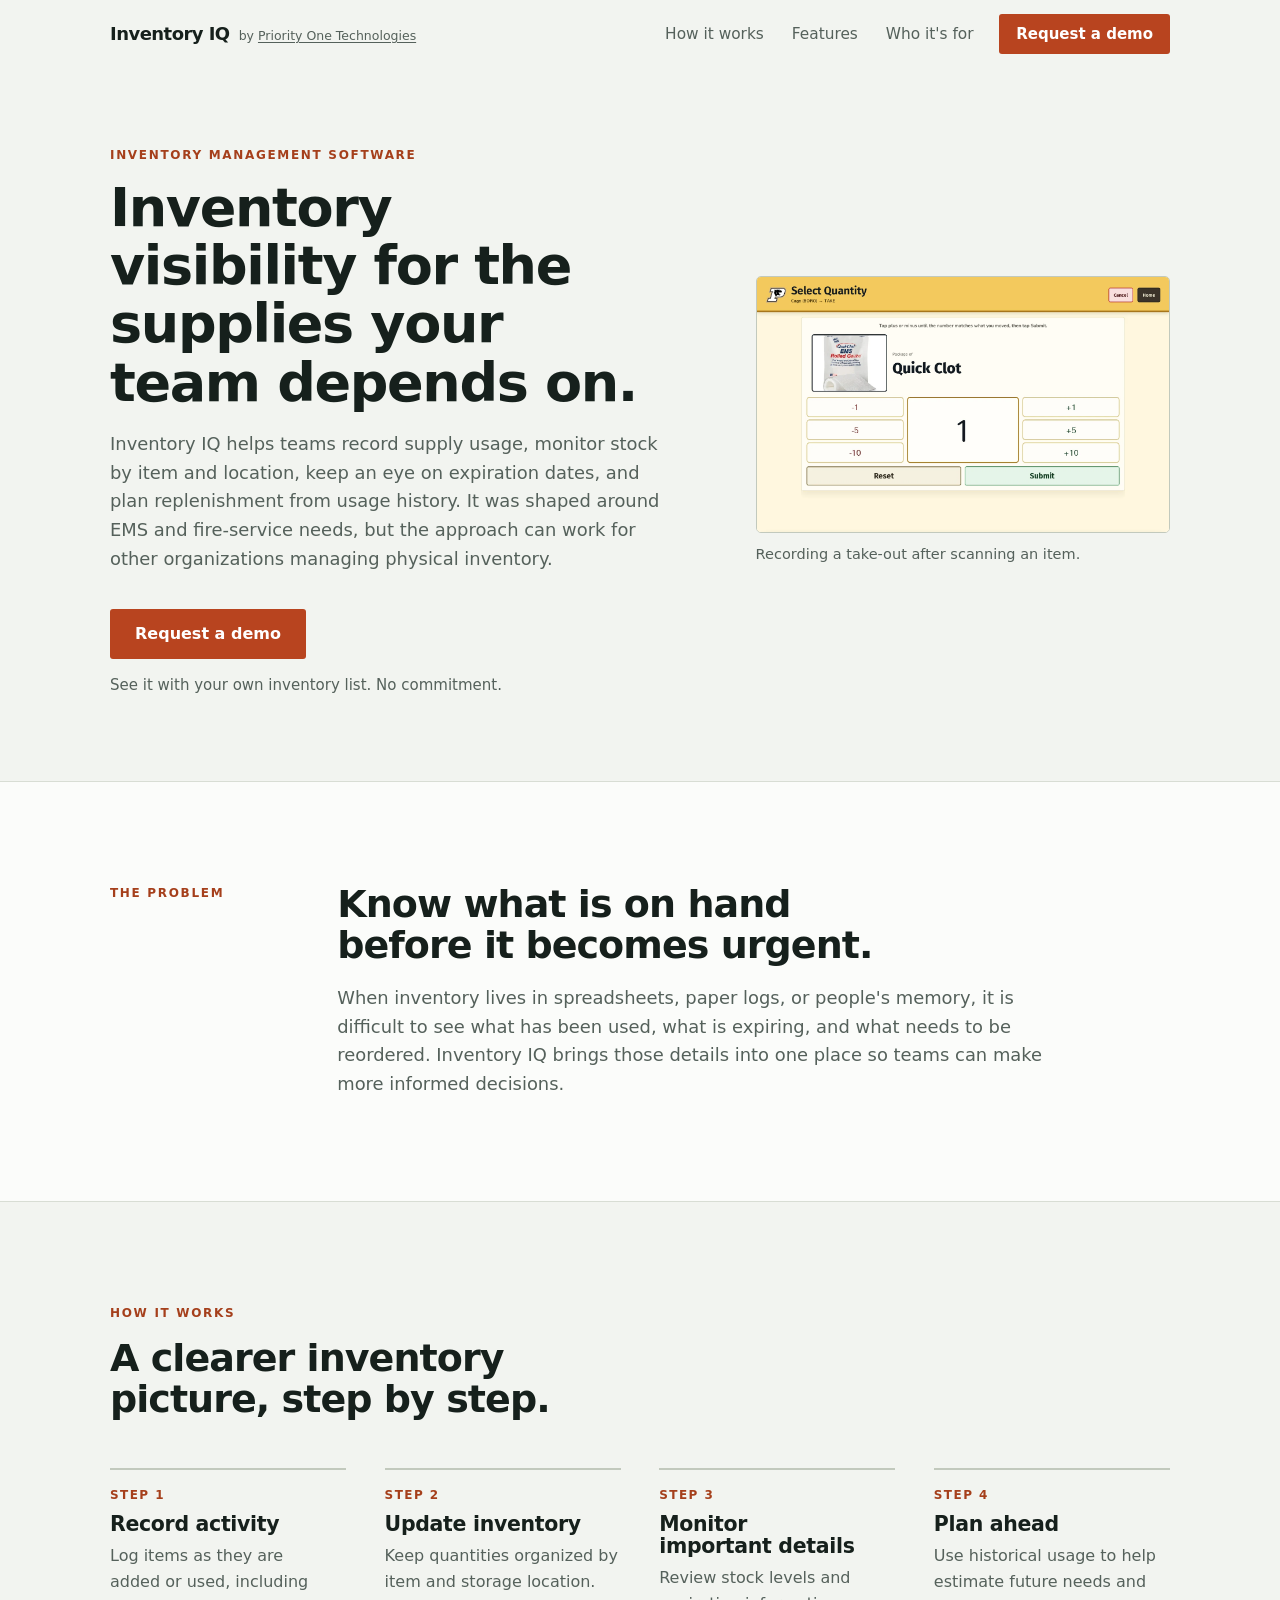
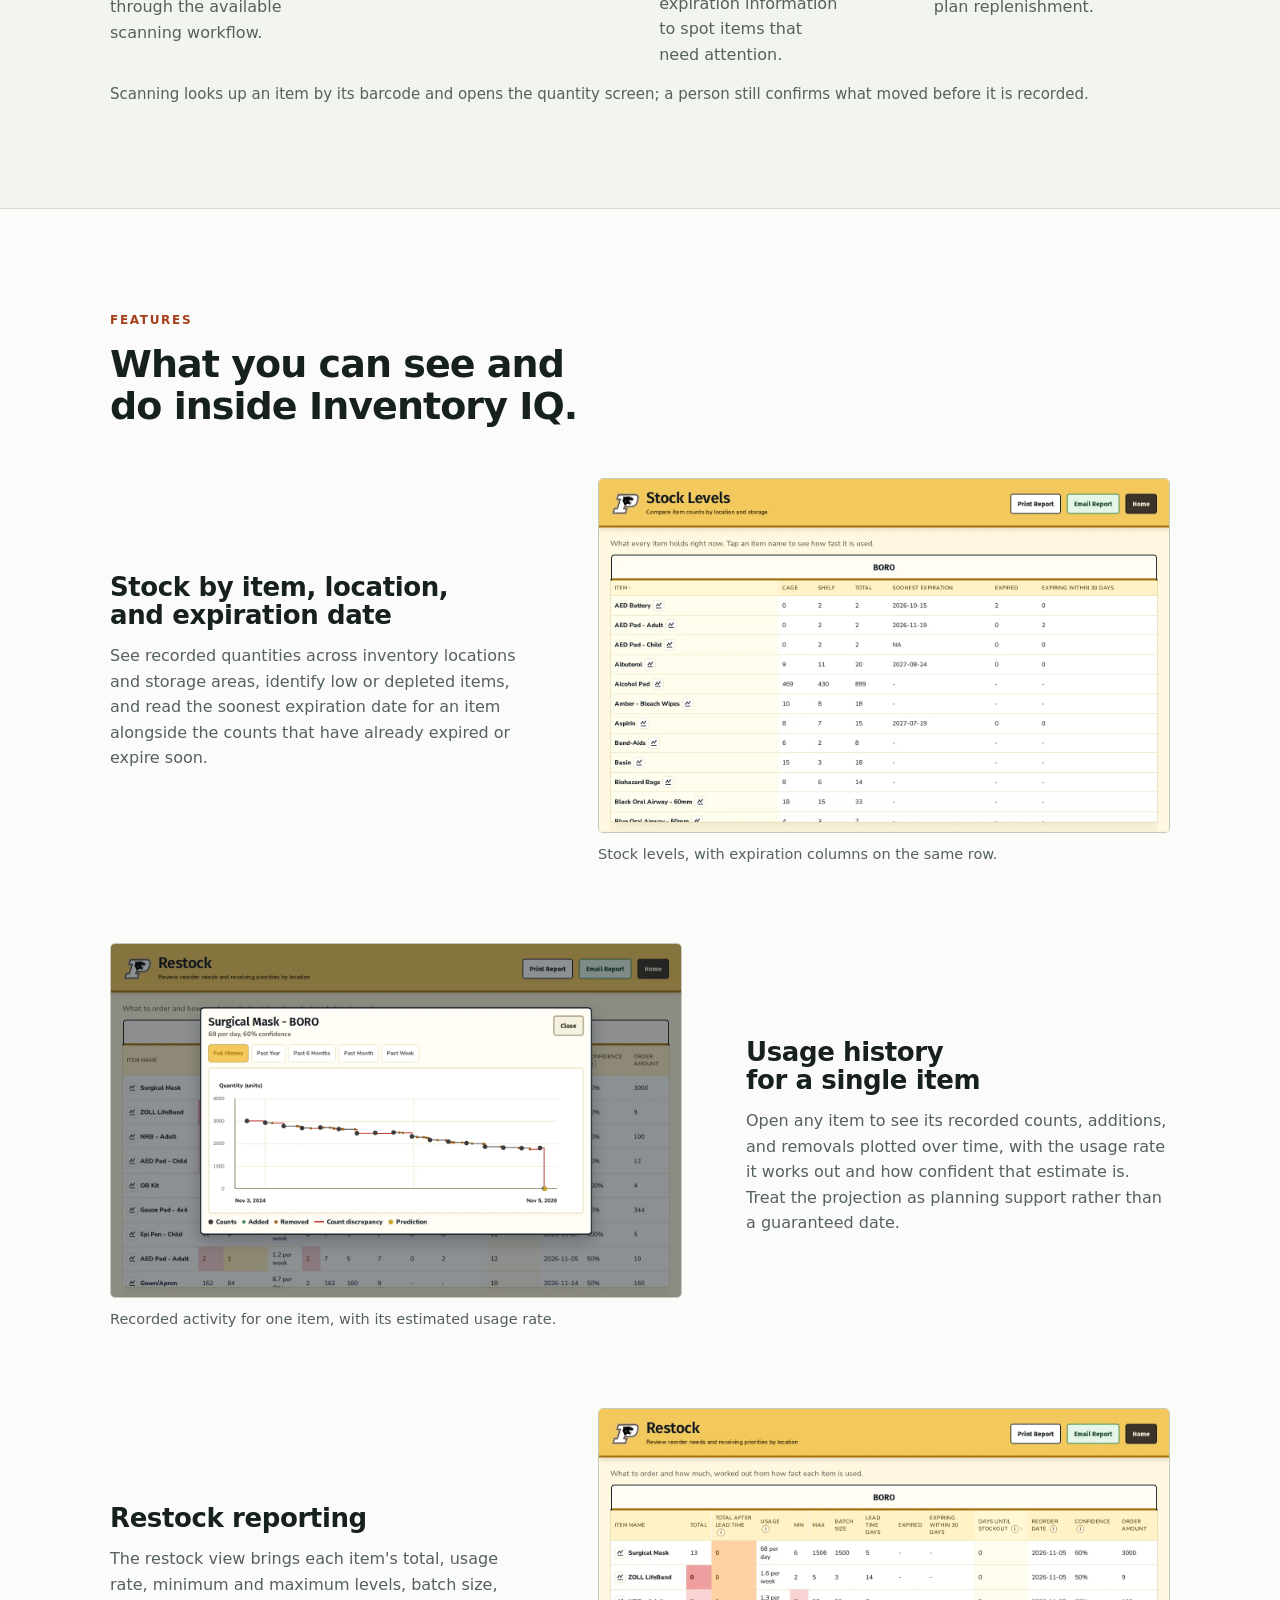
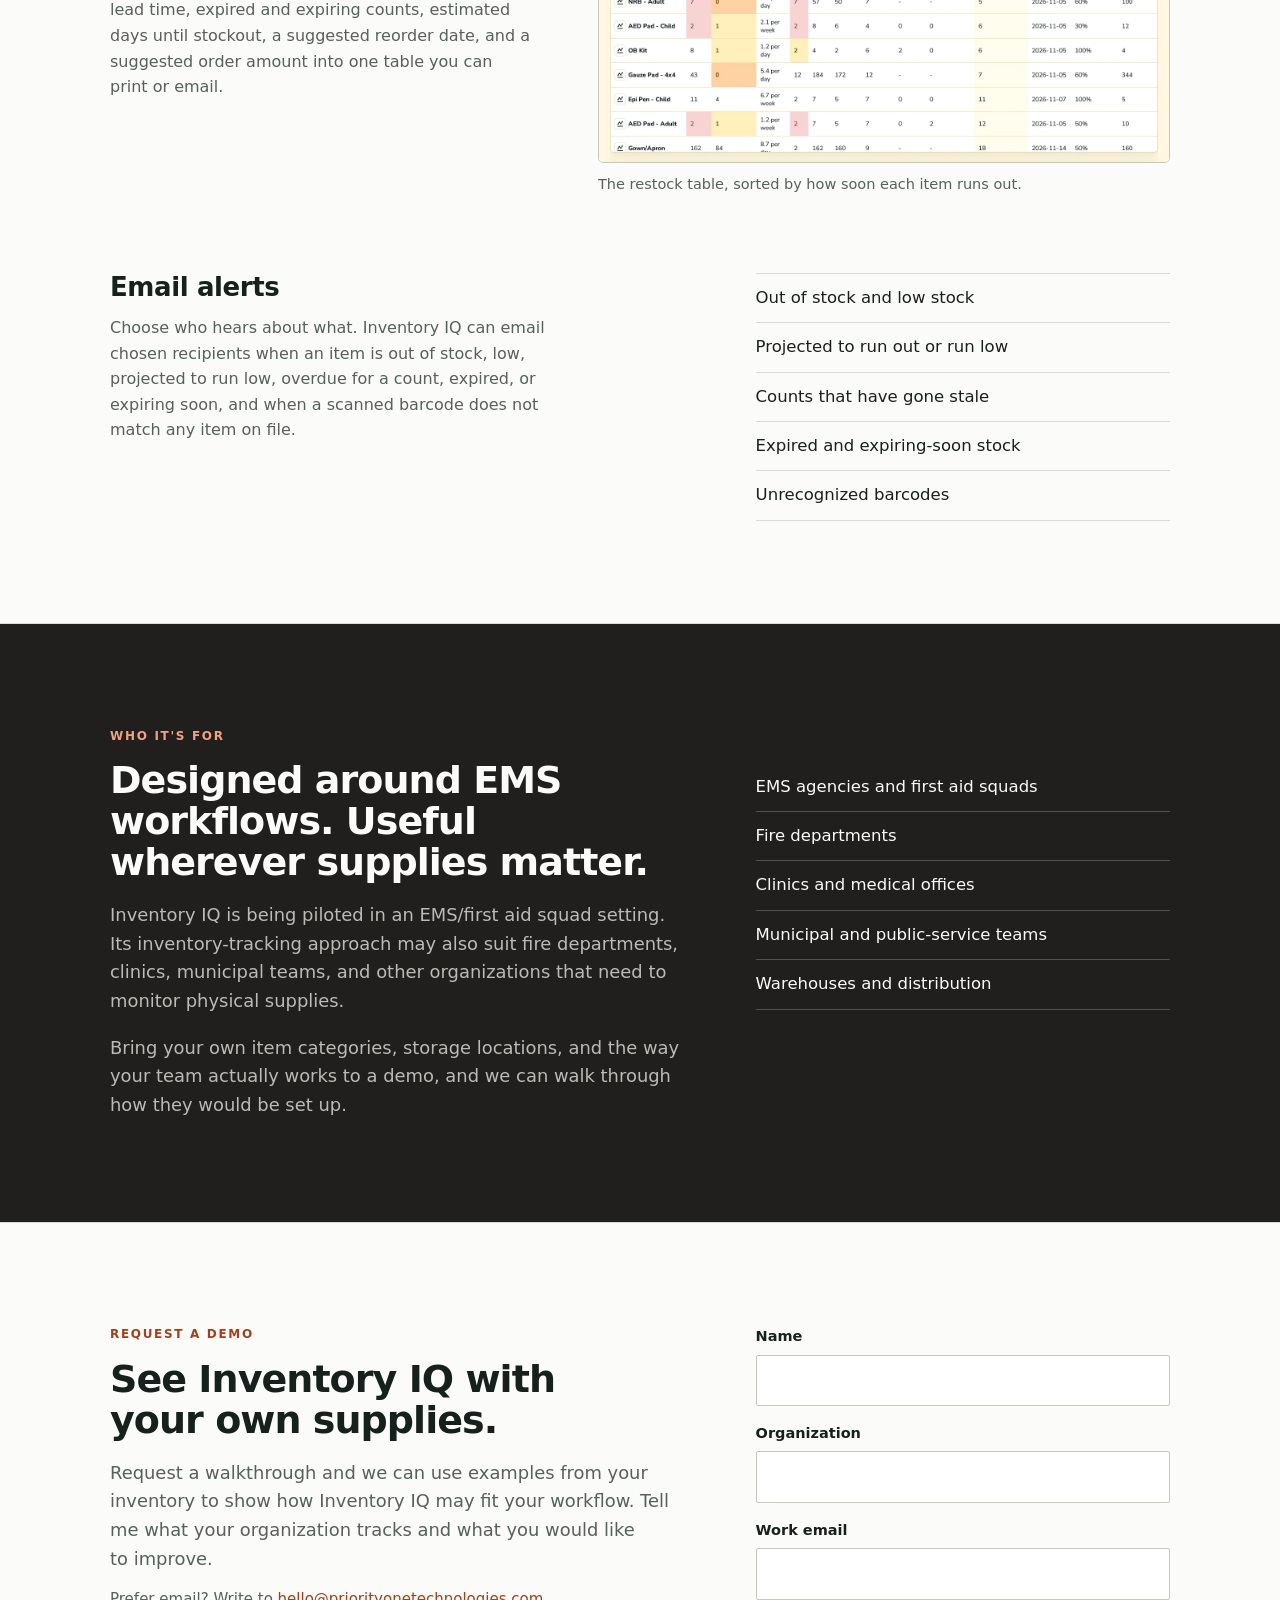
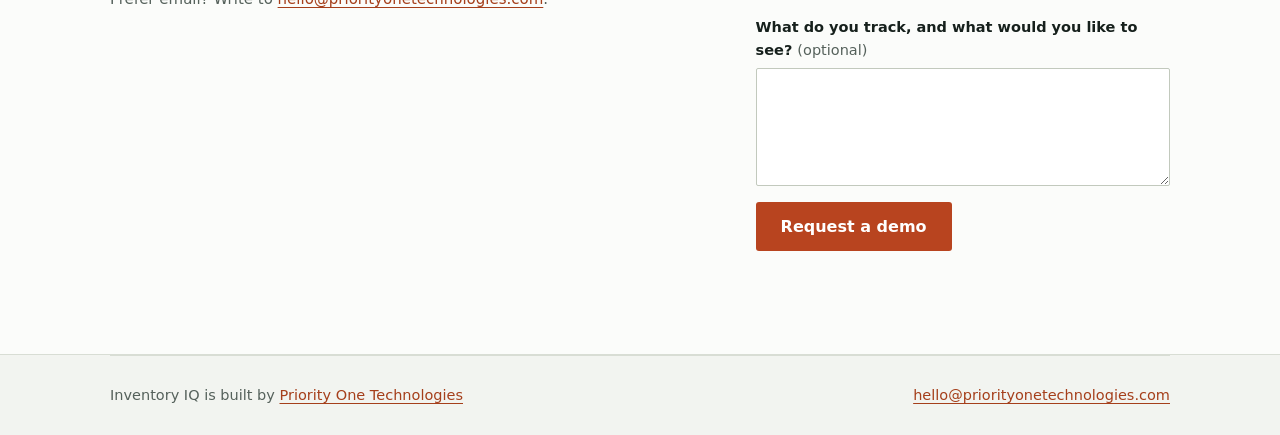
==== commit 940bffec: "feat: rebuild the homepage around custom software, not inventory" ====
--- a/iiq/index.html
+++ b/iiq/index.html
@@ -80,7 +80,7 @@
         </div>
         <p class="note">See it with your own inventory list. No commitment.</p>
       </div>
-      <figure class="shot aside">
+      <figure class="shot aside zoomable">
         <img src="../images/iiq-scan.webp" alt="The Inventory IQ select-quantity screen after a barcode scan: a photo of QuikClot EMS rolled gauze, the quantity 1 between minus and plus buttons in steps of 1, 5 and 10, and reset and submit buttons." width="1424" height="884" fetchpriority="high">
         <figcaption>Recording a take-out after scanning an item.</figcaption>
       </figure>
@@ -135,10 +135,9 @@
           <h3>Stock by item, location, and expiration date</h3>
           <p>See recorded quantities across inventory locations and storage areas, identify low or depleted items, and read the soonest expiration date for an item alongside the counts that have already expired or expire soon.</p>
         </div>
-        <figure class="shot aside">
+        <figure class="shot aside zoomable">
           <img src="../images/iiq-levels.webp" alt="The Inventory IQ stock levels screen for the BORO location, listing items such as AED batteries, albuterol and alcohol pads with quantities in the cage and on the shelf, a total column, the soonest expiration date, and counts expired and expiring within 30 days." loading="lazy" width="1424" height="884">
           <figcaption>Stock levels, with expiration columns on the same row.</figcaption>
-          <a class="zoom" href="../images/iiq-levels.webp">View the stock levels screen full size</a>
         </figure>
       </div>
 
@@ -147,10 +146,9 @@
           <h3>Usage history for a single item</h3>
           <p>Open any item to see its recorded counts, additions, and removals plotted over time, with the usage rate it works out and how confident that estimate is. Treat the projection as planning support rather than a guaranteed date.</p>
         </div>
-        <figure class="shot aside">
+        <figure class="shot aside zoomable">
           <img src="../images/iiq-predictions.webp" alt="An Inventory IQ item history chart for surgical masks at the BORO location, plotting counts, additions, removals, count discrepancies and a projected point from November 2024 to November 2026, with a usage rate of 68 per day at 60 percent confidence." loading="lazy" width="1424" height="884">
           <figcaption>Recorded activity for one item, with its estimated usage rate.</figcaption>
-          <a class="zoom" href="../images/iiq-predictions.webp">View the item history chart full size</a>
         </figure>
       </div>
 
@@ -159,14 +157,13 @@
           <h3>Restock reporting</h3>
           <p>The restock view brings each item's total, usage rate, minimum and maximum levels, batch size, lead time, expired and expiring counts, estimated days until stockout, a suggested reorder date, and a suggested order amount into one table you can print or email.</p>
         </div>
-        <figure class="shot aside">
+        <figure class="shot aside zoomable">
           <img src="../images/iiq-restock-report.webp" alt="The Inventory IQ restock report for the BORO location, a table of items with totals, projected total after lead time, usage rate, minimum and maximum levels, batch size, lead time days, expired and expiring counts, days until stockout, reorder date, confidence, and order amount." loading="lazy" width="1424" height="884">
           <figcaption>The restock table, sorted by how soon each item runs out.</figcaption>
-          <a class="zoom" href="../images/iiq-restock-report.webp">View the restock report full size</a>
         </figure>
       </div>
 
-      <div class="feature split">
+      <div class="feature feature-list split">
         <div class="lead">
           <h3>Email alerts</h3>
           <p>Choose who hears about what. Inventory IQ can email chosen recipients when an item is out of stock, low, projected to run low, overdue for a count, expired, or expiring soon, and when a scanned barcode does not match any item on file.</p>
--- a/style.css
+++ b/style.css
@@ -11,8 +11,8 @@
     --brand: #d9582e;
     --brand-ink: #a53f1b;
     --brand-press: #b8441f;
-    --slate: #1b2521;
-    --slate-soft: #b7c0b9;
+    --slate: #201f1d;
+    --slate-soft: #bcbab6;
     --good: #1f7a62;
     --bad: #a8321a;
 
@@ -233,6 +233,20 @@
   .site-nav a:hover {
     color: var(--ink);
     text-decoration: underline;
+  }
+
+  .site-nav a.nav-product {
+    padding: 7px 12px;
+    border: var(--stroke) solid var(--rule-strong);
+    color: var(--ink);
+    font-weight: 600;
+  }
+
+  .site-nav a.nav-product:hover {
+    background: var(--ink);
+    border-color: var(--ink);
+    color: var(--paper);
+    text-decoration: none;
   }
 
   /* inline nav only once the bar has room for brand, links and CTA on one line */
@@ -344,19 +358,104 @@
   }
 
   .home-hero h1 {
-    max-width: 16ch;
+    max-width: 22ch;
   }
 
   .home-hero .lede {
-    max-width: 48ch;
-  }
-
-  .home-hero .aside {
-    align-self: center;
+    max-width: 60ch;
+  }
+
+  .hero-strip {
+    display: grid;
+    grid-template-columns: repeat(auto-fit, minmax(min(13rem, 100%), 1fr));
+    gap: clamp(14px, 2.2vw, 30px);
+    margin: clamp(40px, 5vw, 64px) 0 0;
+    padding: 0;
+    list-style: none;
+  }
+
+  .hero-strip li {
+    padding-top: 11px;
+    border-top: var(--stroke) solid var(--rule-strong);
+    color: var(--ink-soft);
+    font-size: 15.5px;
+    font-weight: 500;
+  }
+
+  .hero-top {
+    display: flex;
+    flex-wrap: wrap;
+    align-items: center;
+    gap: clamp(28px, 4vw, 56px);
+  }
+
+  .hero-copy {
+    flex: 3 1 28rem;
+    min-width: 0;
+  }
+
+  .hero-art {
+    flex: 1 1 17rem;
+    max-width: 25rem;
+    height: auto;
+    fill: none;
+  }
+
+  /* the hero art only earns its space beside the text; stacked on a phone it just costs scroll */
+  @media (max-width: 52rem) {
+    .hero-art {
+      display: none;
+    }
+  }
+
+  .art-paper {
+    stroke: var(--rule-strong);
+    stroke-width: 1.4;
+    stroke-linecap: round;
+  }
+
+  .art-card {
+    fill: #fff;
+    stroke: var(--ink);
+    stroke-width: 1.6;
+  }
+
+  .art-bar,
+  .art-bar-foot,
+  .art-chip-on {
+    fill: var(--brand);
+  }
+
+  .art-flow,
+  .art-flow-head {
+    stroke: var(--brand);
+    stroke-width: 2.2;
+    stroke-linecap: round;
+    stroke-linejoin: round;
+  }
+
+  .art-head {
+    stroke: #fff;
+    stroke-width: 3.4;
+    stroke-linecap: round;
+  }
+
+  .art-rows {
+    stroke: var(--rule-strong);
+    stroke-width: 3.4;
+    stroke-linecap: round;
+  }
+
+  .art-chips rect {
+    fill: var(--rule);
   }
 
   .shot {
     margin: 0;
+  }
+
+  .lede + .shot {
+    margin-top: clamp(28px, 3.5vw, 44px);
   }
 
   .shot img {
@@ -385,8 +484,15 @@
     list-style: none;
   }
 
+  .points li {
+    display: grid;
+    grid-row: span 2;
+    grid-template-rows: subgrid;
+    row-gap: 8px;
+  }
+
   .points h3 {
-    margin: 0 0 8px;
+    margin: 0;
     padding-top: 14px;
     border-top: var(--stroke-strong) solid var(--ink);
   }
@@ -549,3 +655,59 @@
     animation-duration: 1ms !important;
   }
 }
+
+@layer components {
+  .shot.zoomable img {
+    cursor: zoom-in;
+  }
+
+  .lightbox {
+    position: fixed;
+    inset: 0;
+    margin: 0;
+    z-index: 50;
+    display: flex;
+    flex-direction: column;
+    gap: 12px;
+    align-items: center;
+    justify-content: center;
+    padding: var(--gutter);
+    background: color-mix(in srgb, var(--slate) 88%, transparent);
+  }
+
+  .lightbox[hidden] {
+    display: none;
+  }
+
+  .lightbox img {
+    display: block;
+    max-width: 100%;
+    max-height: 86vh;
+    width: auto;
+  }
+
+  .lightbox figcaption {
+    max-width: var(--measure);
+    color: var(--slate-soft);
+    font-size: 14.5px;
+    text-align: center;
+  }
+
+  .lightbox-close {
+    position: absolute;
+    top: var(--gutter);
+    right: var(--gutter);
+    padding: 7px 13px;
+    border: var(--stroke) solid var(--slate-soft);
+    border-radius: var(--r-button);
+    background: none;
+    color: #fff;
+    font: inherit;
+    font-size: 14px;
+    cursor: pointer;
+  }
+
+  .lightbox-close:hover {
+    background: color-mix(in srgb, #fff 14%, transparent);
+  }
+}
--- a/product.css
+++ b/product.css
@@ -102,6 +102,30 @@
     flex-direction: row-reverse;
   }
 
+  /* a list feature has no screenshot: text keeps the wide column and the list stays on the right */
+  .feature.feature-list {
+    flex-direction: row;
+    align-items: start;
+  }
+
+  .feature.feature-list > .lead {
+    flex: 3 1 26rem;
+  }
+
+  .feature.feature-list > .aside {
+    flex: 2 1 19rem;
+  }
+
+  .feature-list .audience {
+    grid-template-columns: 1fr;
+    margin-top: 0;
+    max-width: none;
+  }
+
+  .feature-list .audience li:first-child {
+    border-top: var(--stroke) solid var(--rule);
+  }
+
   .feature h3 {
     font-size: clamp(20px, 2.2vw, 26px);
   }
@@ -111,10 +135,4 @@
     margin: 14px 0 0;
     max-width: 44ch;
   }
-
-  .zoom {
-    display: inline-block;
-    margin-top: 8px;
-    font-size: 14.5px;
-  }
 }
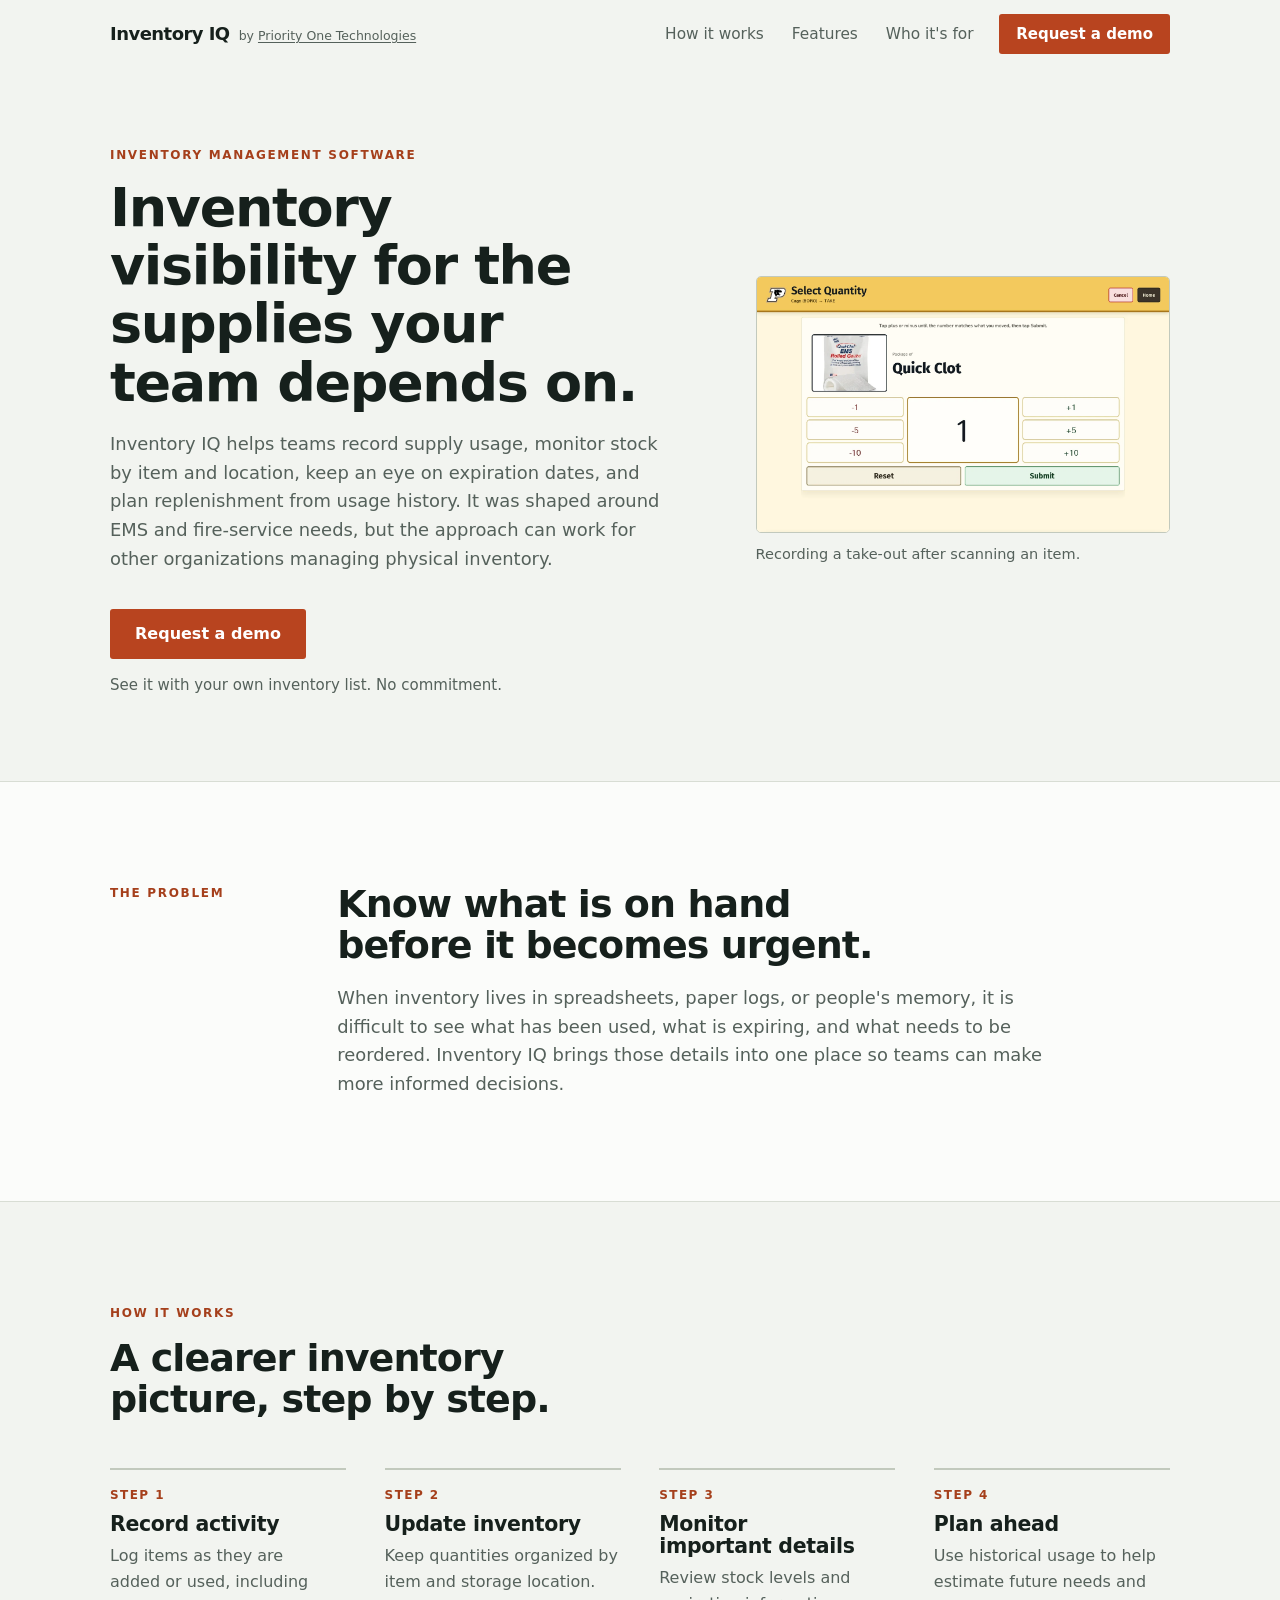
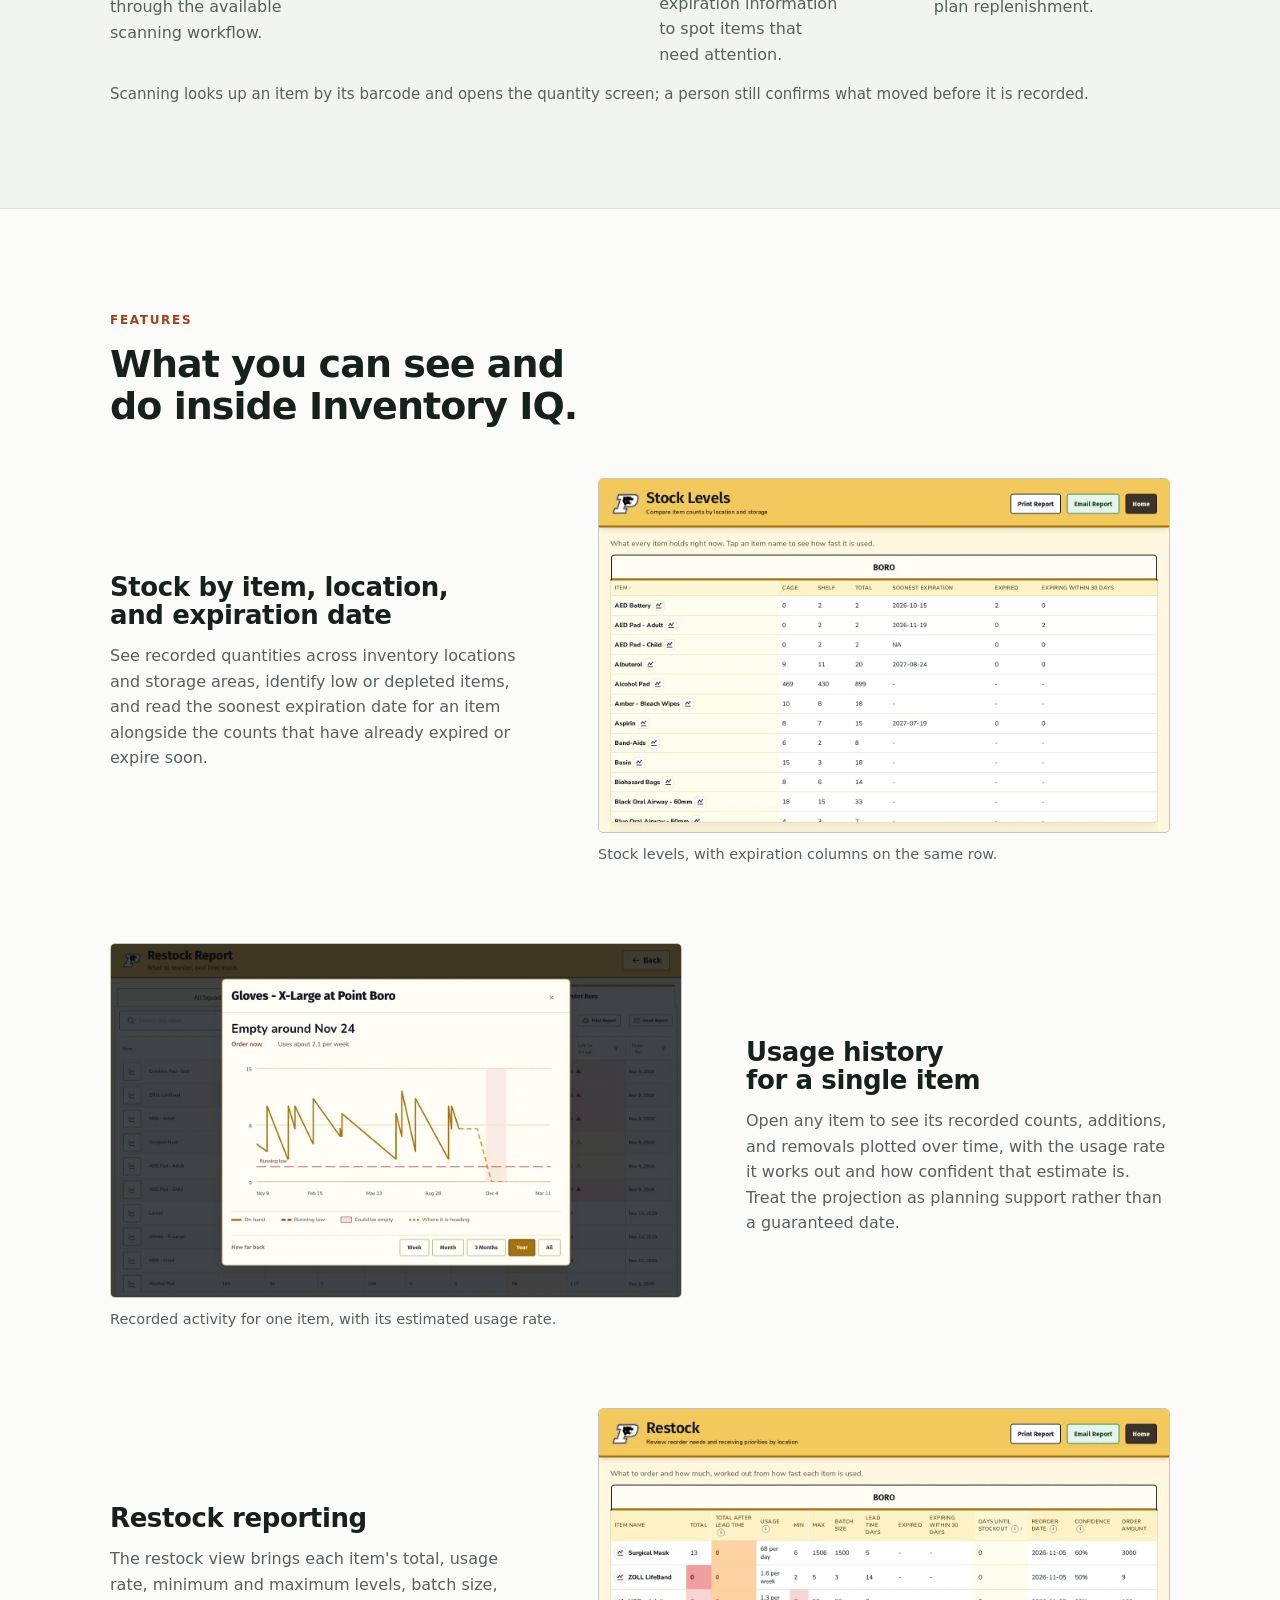
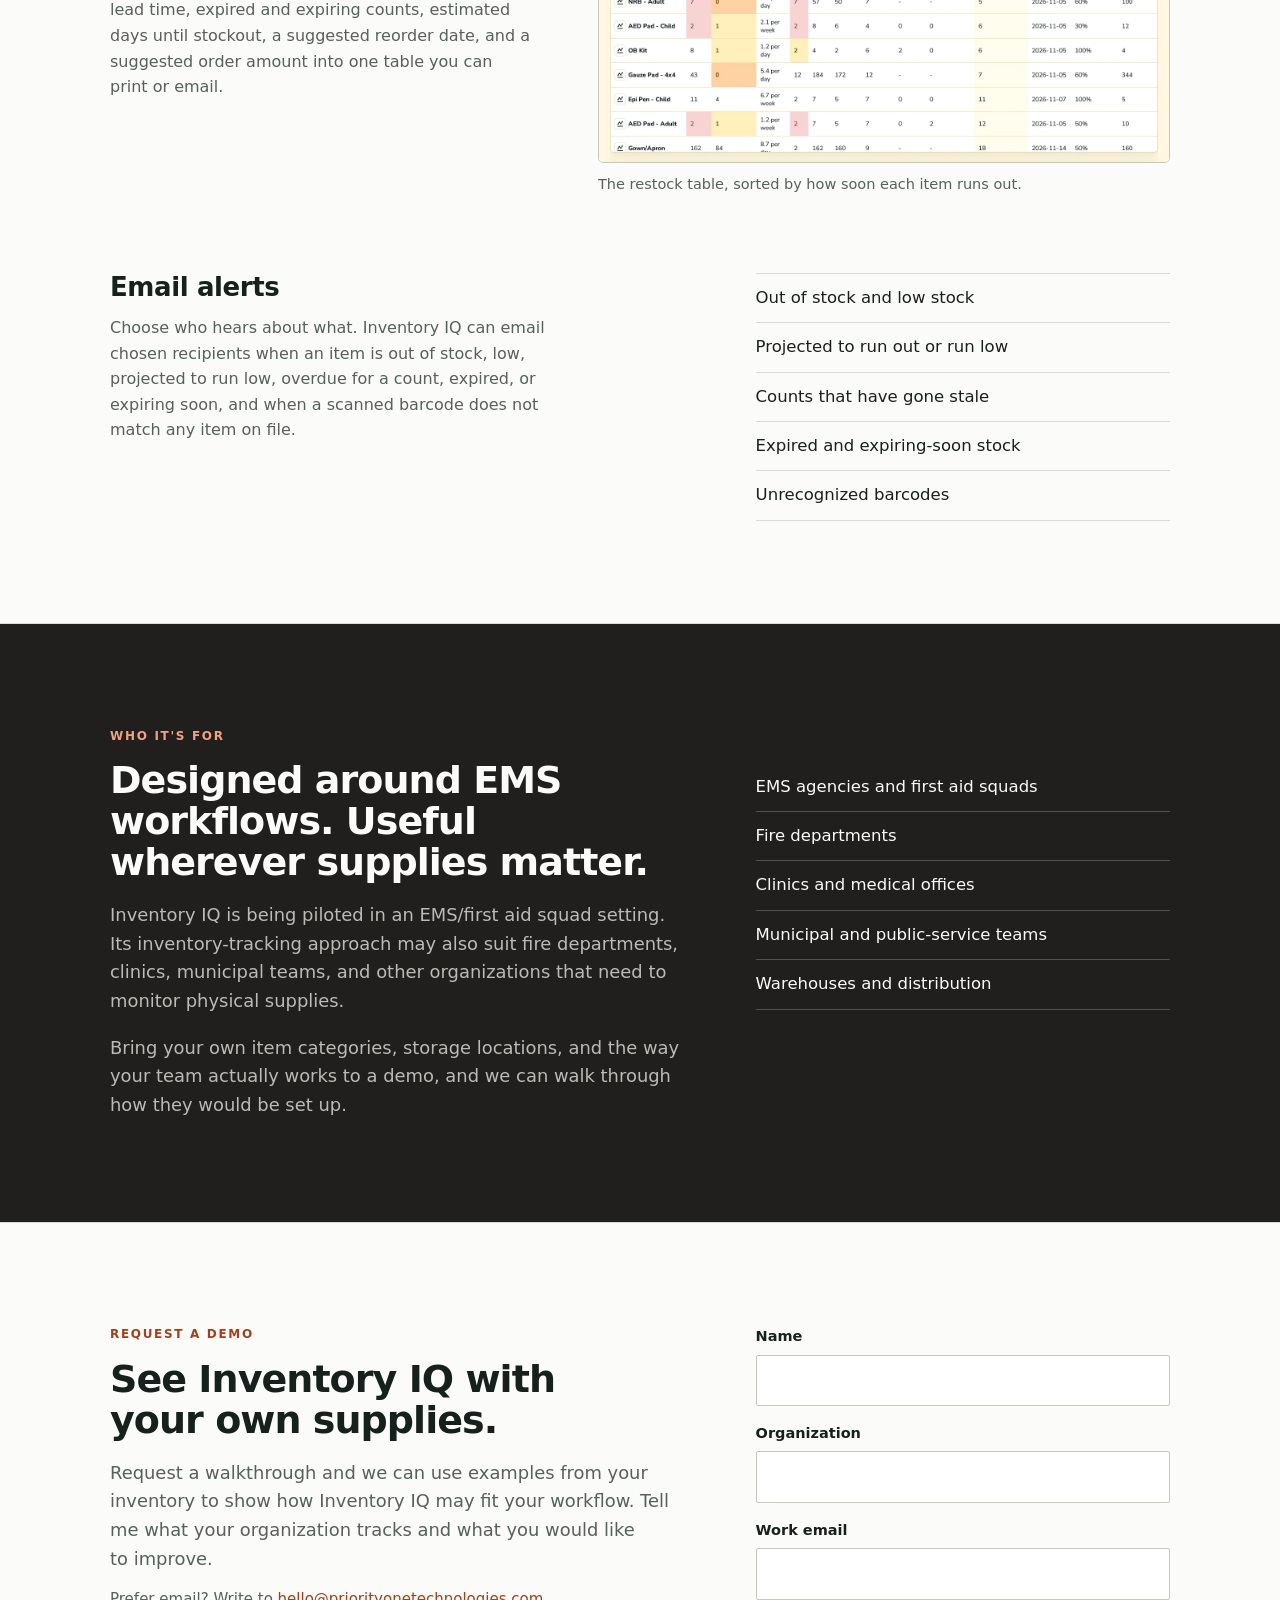
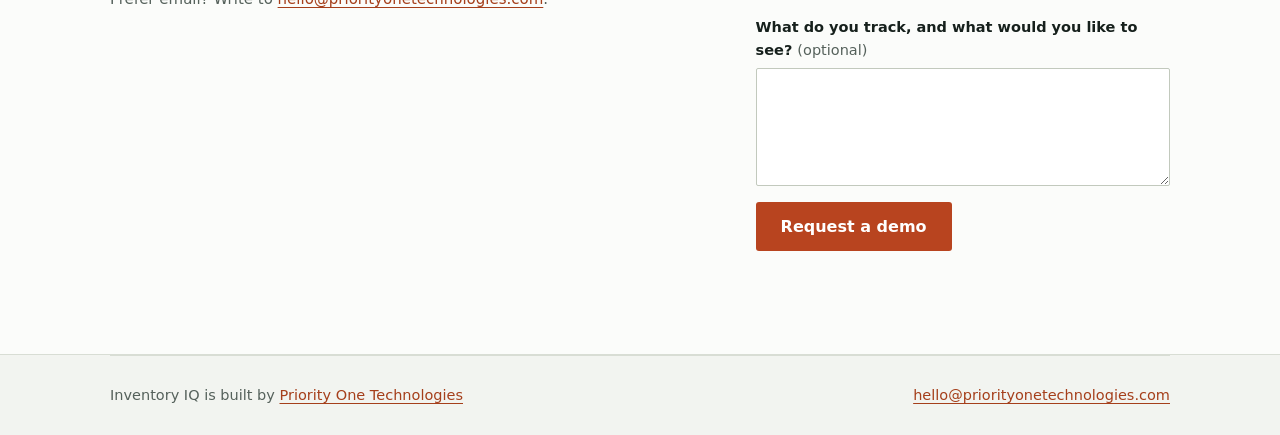
==== commit 82b82eef: "docs(iiq): swap in the current usage-chart screenshot" ====
--- a/iiq/index.html
+++ b/iiq/index.html
@@ -147,7 +147,7 @@
           <p>Open any item to see its recorded counts, additions, and removals plotted over time, with the usage rate it works out and how confident that estimate is. Treat the projection as planning support rather than a guaranteed date.</p>
         </div>
         <figure class="shot aside zoomable">
-          <img src="../images/iiq-predictions.webp" alt="An Inventory IQ item history chart for surgical masks at the BORO location, plotting counts, additions, removals, count discrepancies and a projected point from November 2024 to November 2026, with a usage rate of 68 per day at 60 percent confidence." loading="lazy" width="1424" height="884">
+          <img src="../images/iiq-predictions.webp" alt="An Inventory IQ usage chart for extra-large gloves at Point Boro, headlined Empty around Nov 24 with an order-now flag and a rate of about 2.1 per week. The on-hand line saws down and back up through a year of takeouts and restocks, a dashed running-low threshold runs across the bottom, and a dotted projection falls into a shaded could-be-empty window." loading="lazy" width="1424" height="884">
           <figcaption>Recorded activity for one item, with its estimated usage rate.</figcaption>
         </figure>
       </div>
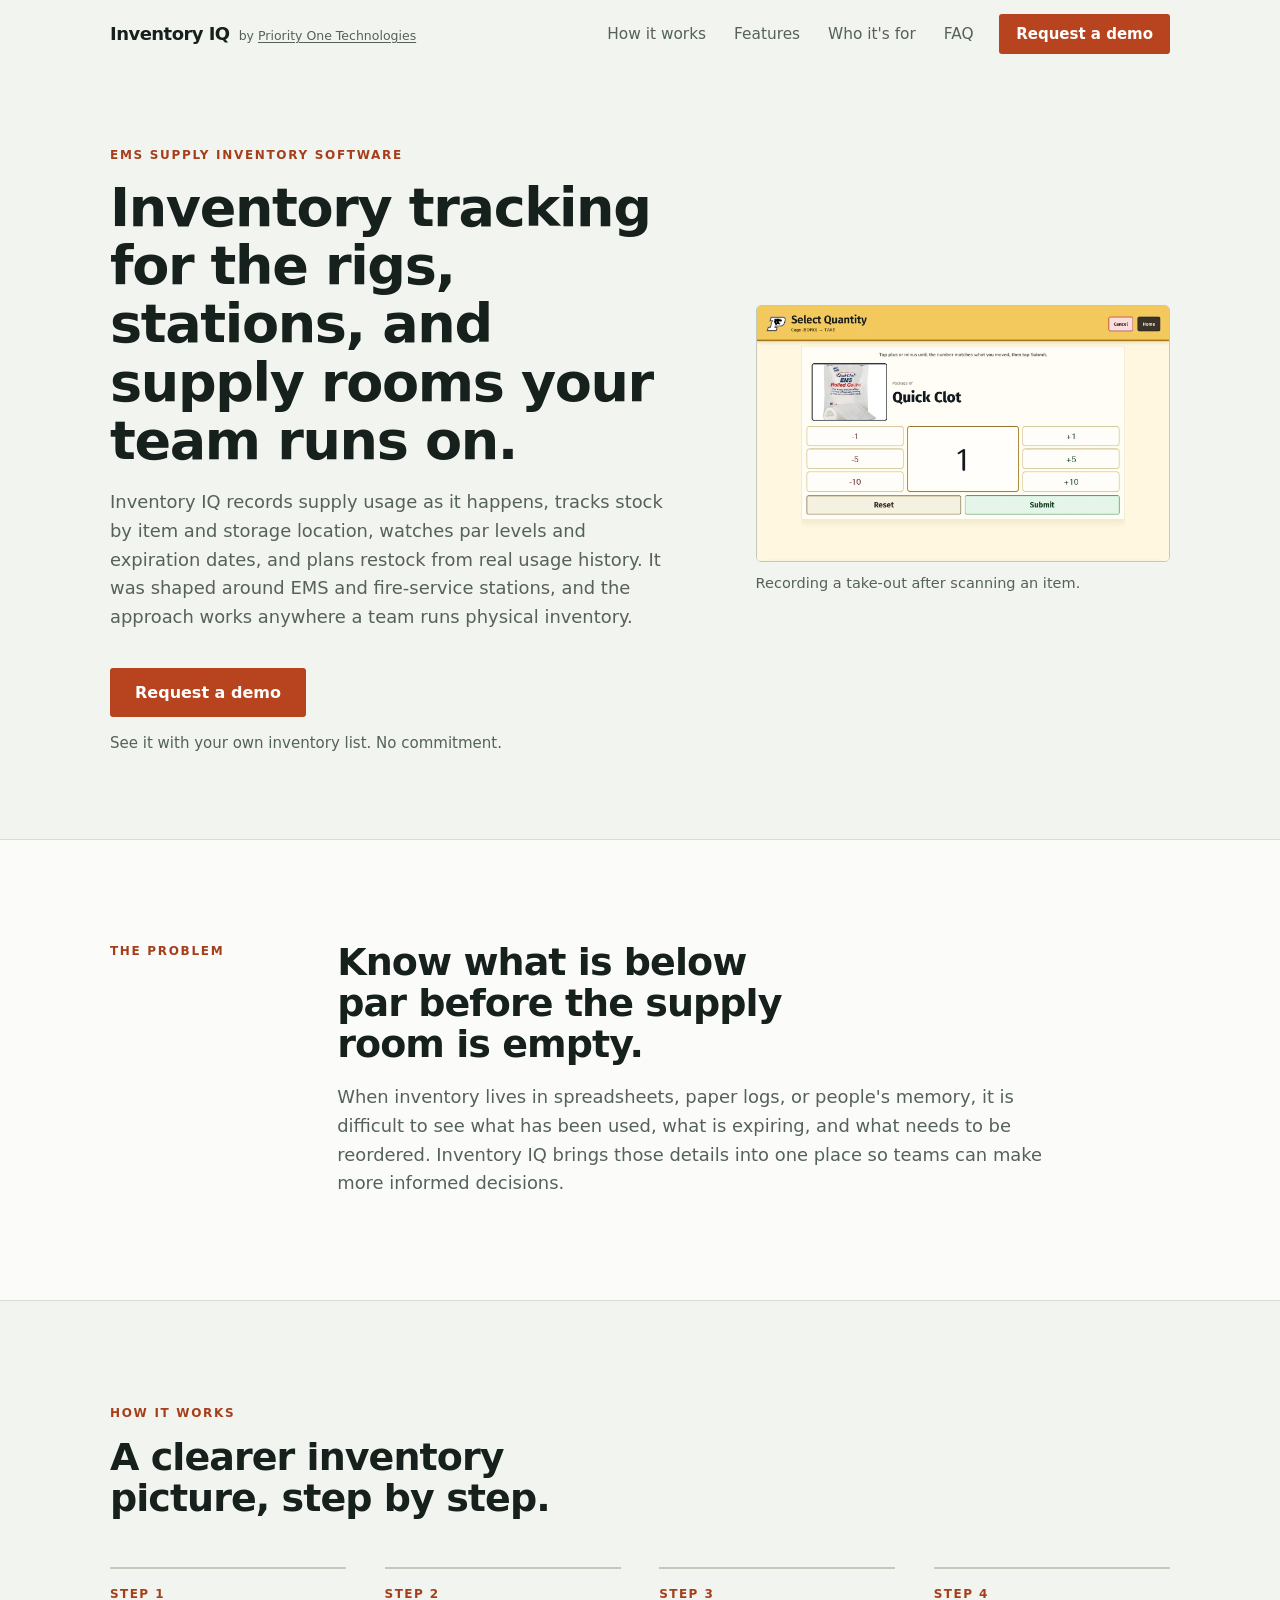
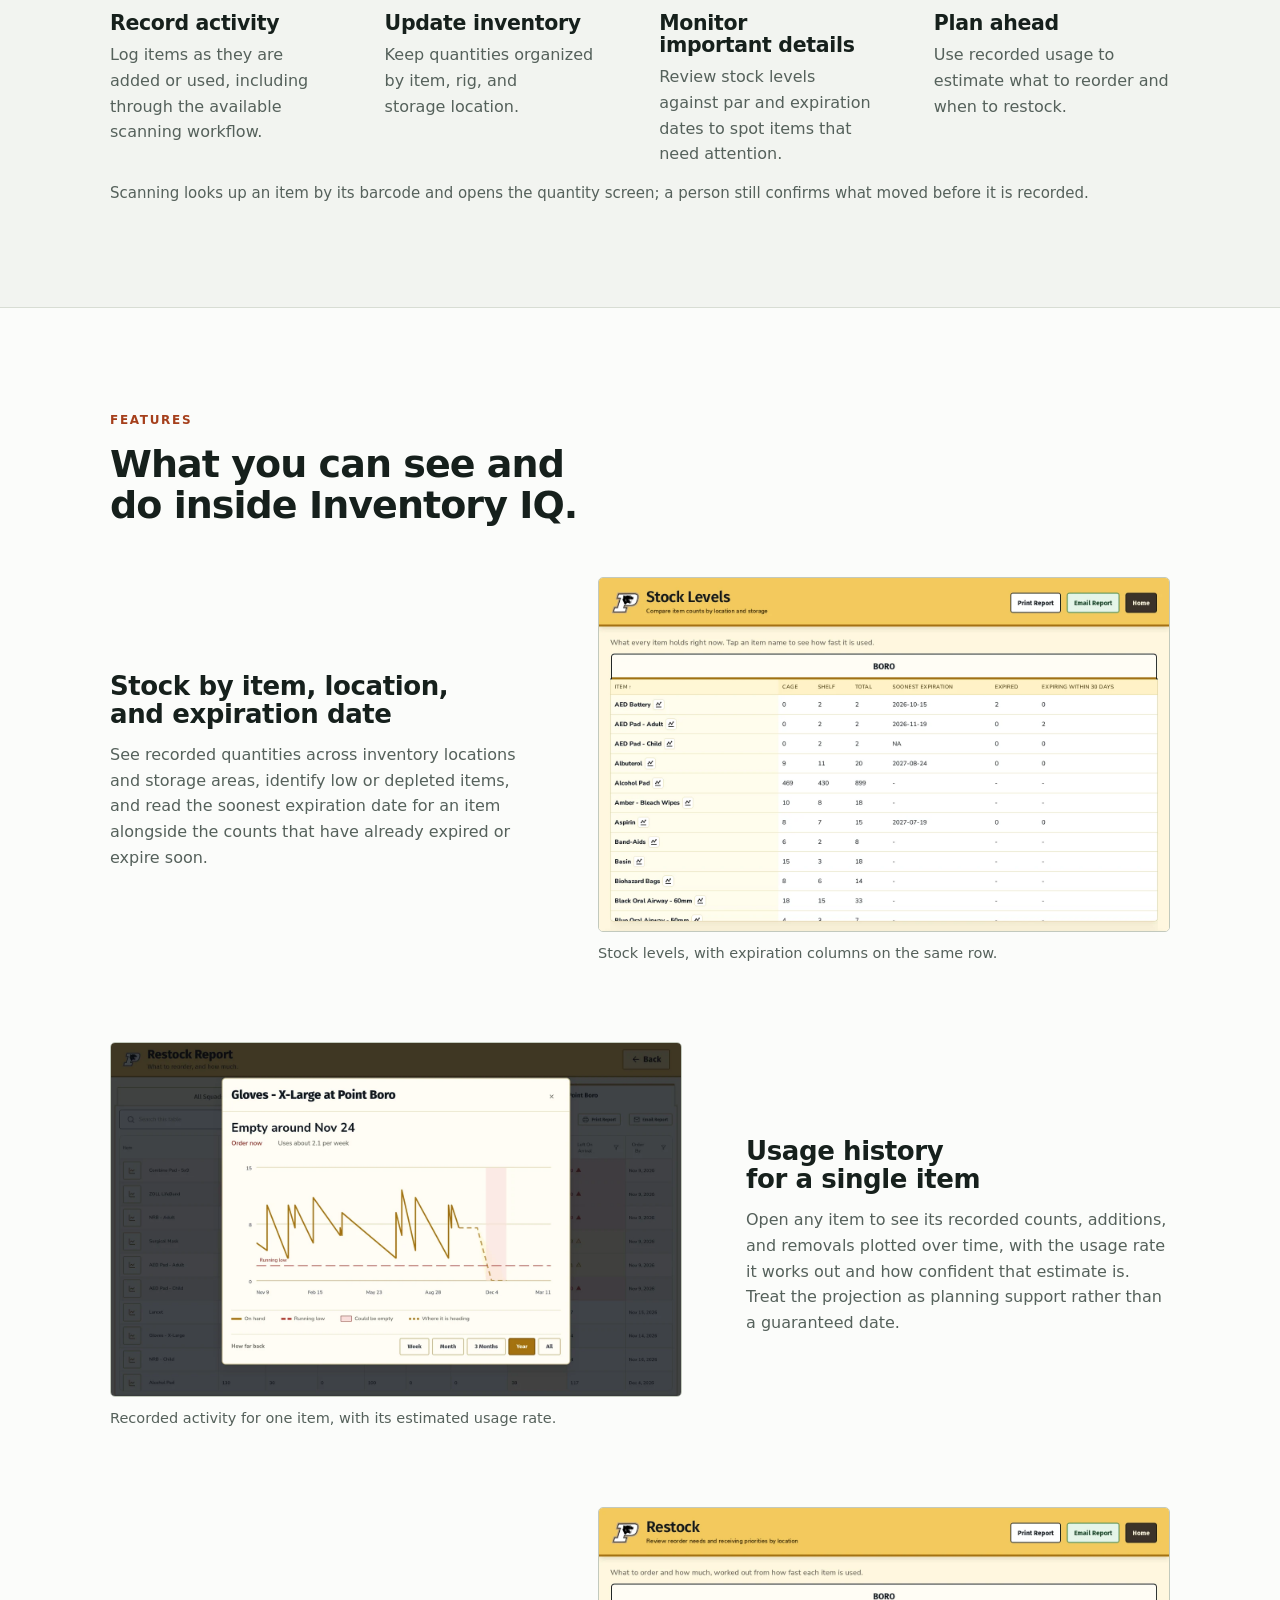
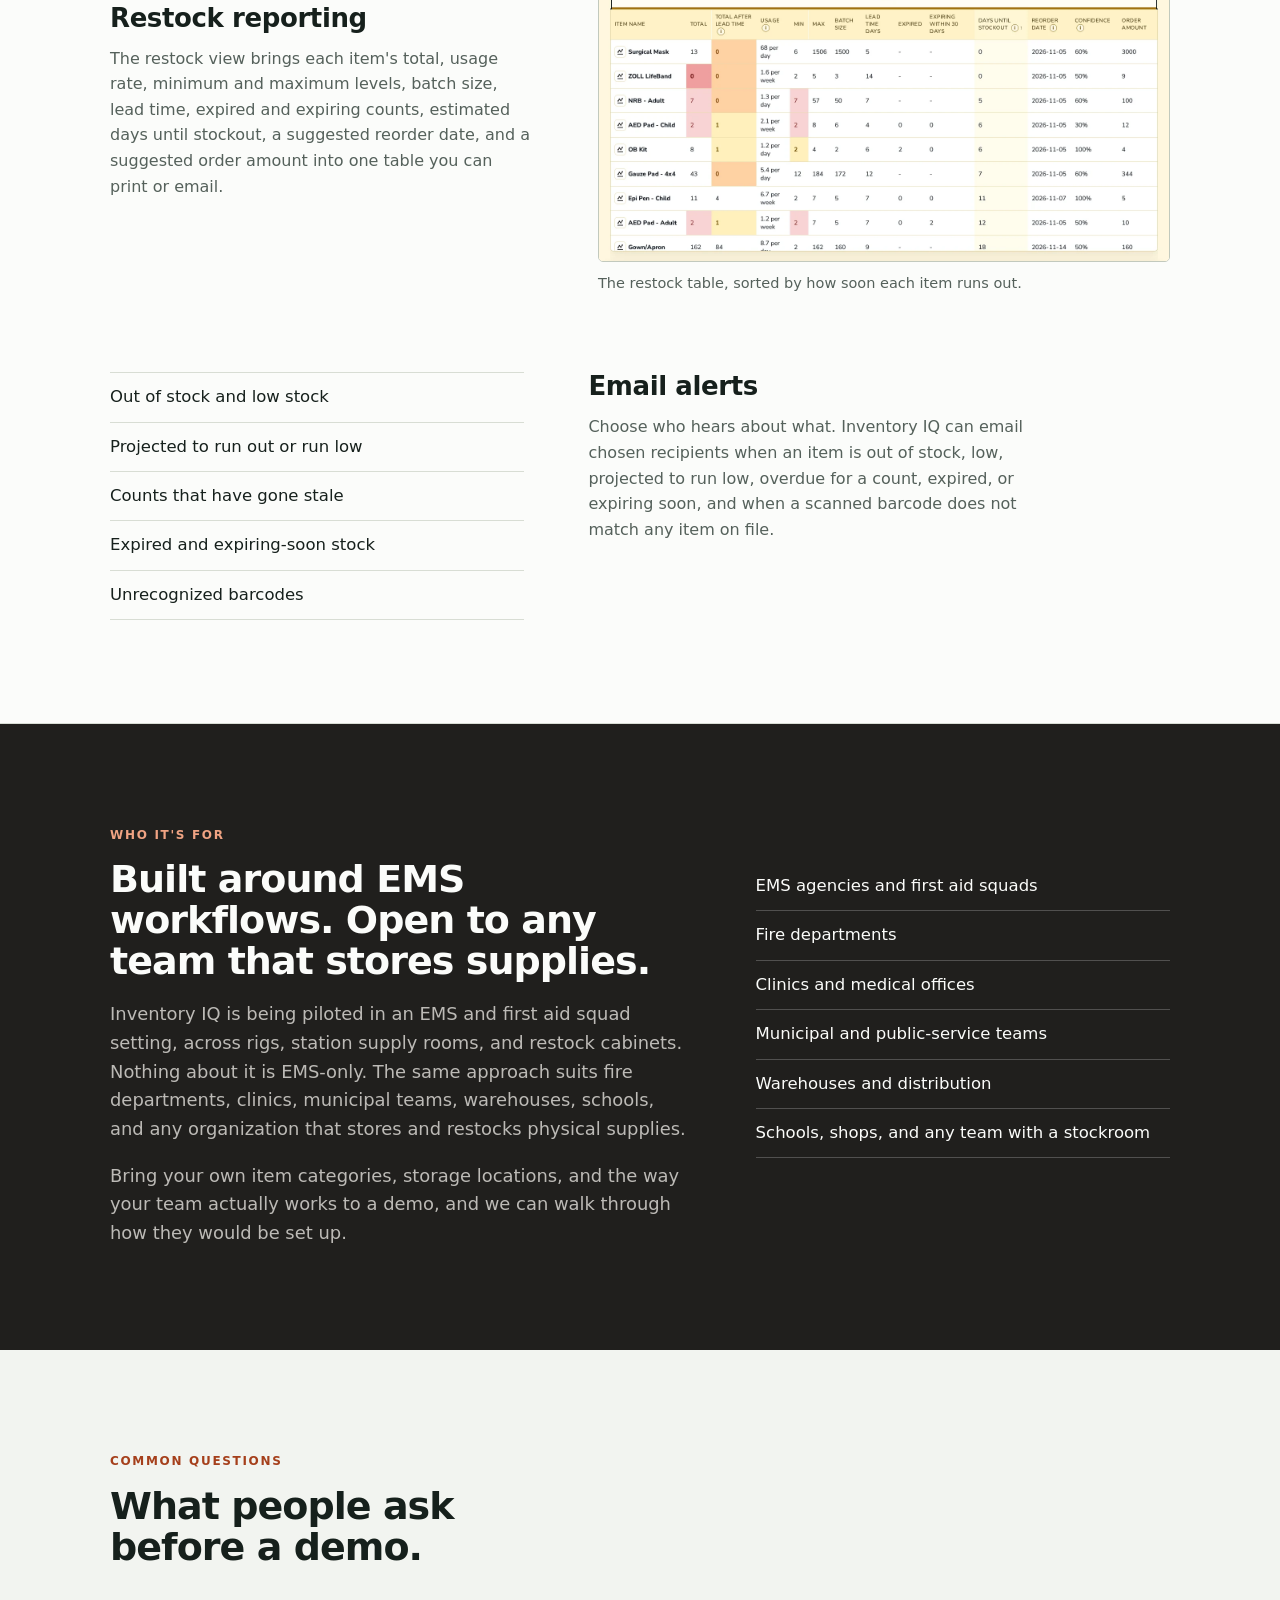
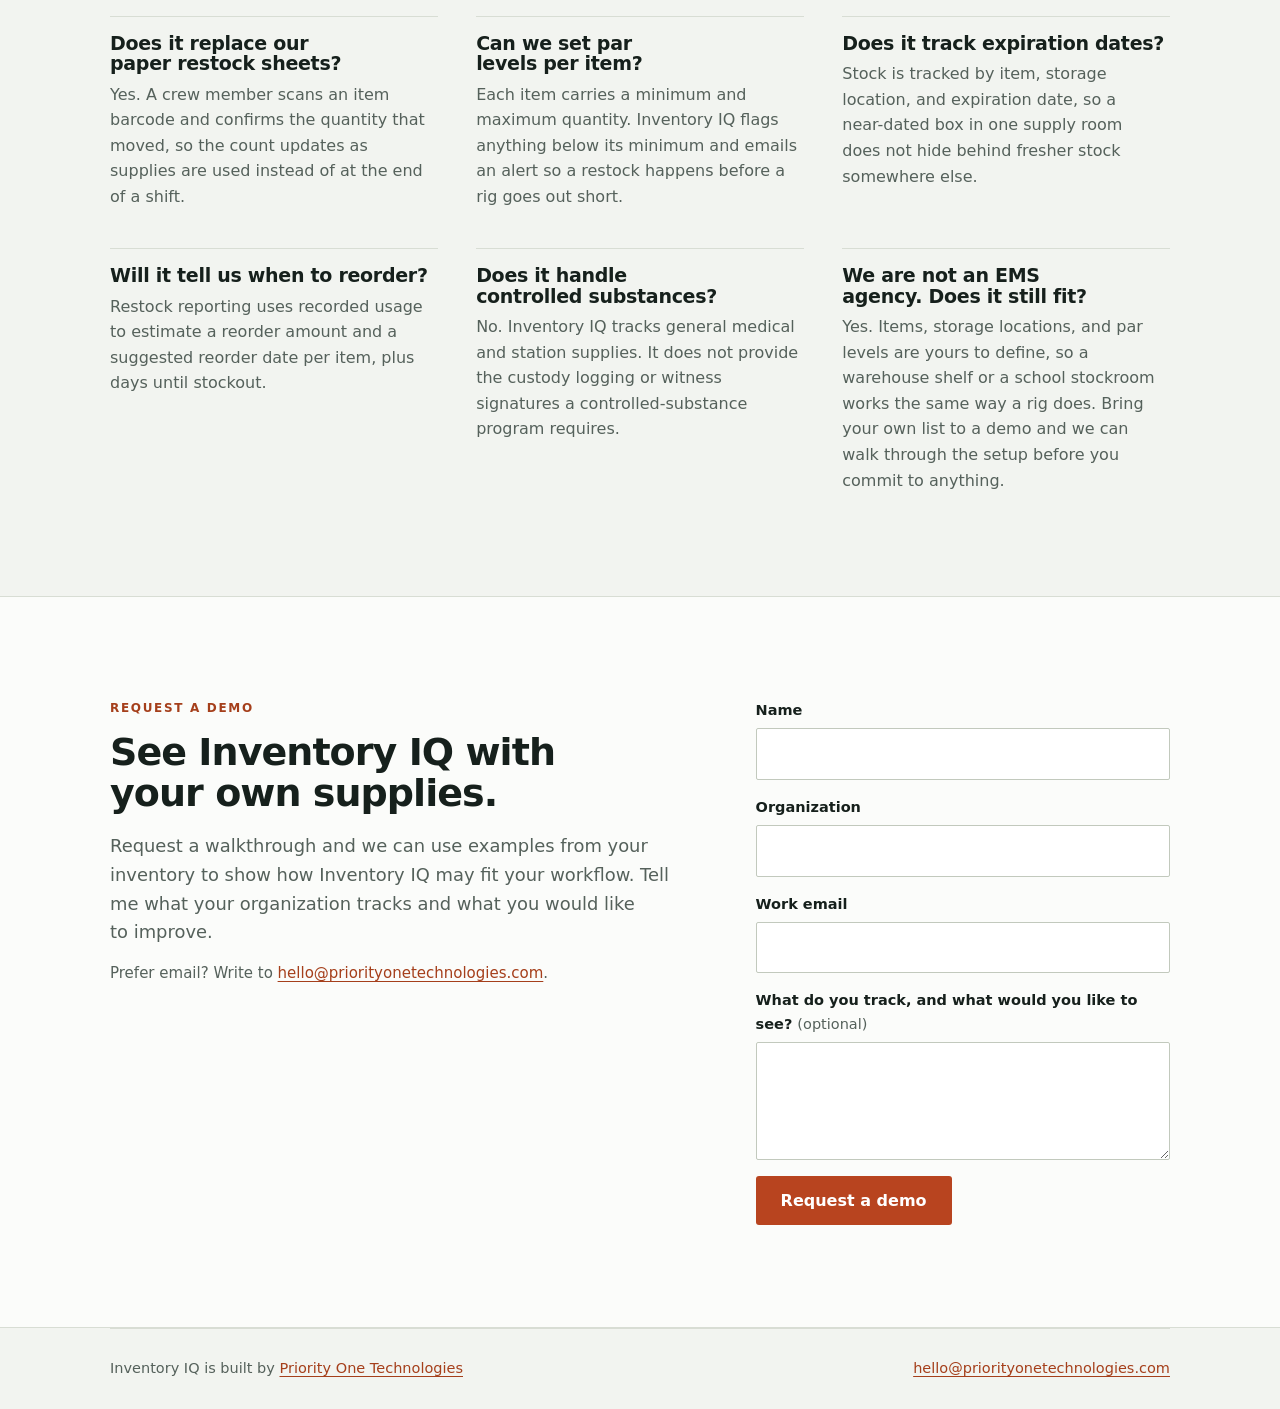
==== commit 6b6502e7: "feat(iiq): expand seo copy, add faq, fix page csp" ====
--- a/iiq/index.html
+++ b/iiq/index.html
@@ -3,21 +3,21 @@
 <head>
 <meta charset="utf-8">
 <meta name="viewport" content="width=device-width, initial-scale=1">
-<meta http-equiv="Content-Security-Policy" content="default-src 'self'; script-src 'self'; style-src 'self' https://fonts.googleapis.com; font-src https://fonts.gstatic.com; img-src 'self' data:; connect-src 'self' https://formspree.io; form-action 'self' https://formspree.io; object-src 'none'; base-uri 'self'; frame-ancestors 'none'">
+<meta http-equiv="Content-Security-Policy" content="default-src 'self'; script-src 'self' 'unsafe-inline' https://static.cloudflareinsights.com; style-src 'self' https://fonts.googleapis.com; font-src 'self' https://fonts.gstatic.com; img-src 'self' data:; connect-src 'self' https://formspree.io https://cloudflareinsights.com; form-action 'self' https://formspree.io; object-src 'none'; base-uri 'self'; frame-ancestors 'none'">
 <meta name="referrer" content="strict-origin-when-cross-origin">
-<title>Inventory IQ | Inventory Tracking Software for EMS &amp; More</title>
-<meta name="description" content="Track inventory usage, stock levels, locations, and expiration dates with Inventory IQ. Built around EMS and fire-service workflows, with demos available for other organizations.">
+<title>EMS Supply Inventory Tracking Software | Inventory IQ</title>
+<meta name="description" content="Track EMS supplies by rig, station, and supply room. Scan to record usage, watch par levels, flag expiring stock, and plan restock from real usage history.">
 <link rel="canonical" href="https://priorityonetechnologies.com/iiq/">
 <meta property="og:type" content="website">
 <meta property="og:site_name" content="Priority One Technologies">
-<meta property="og:title" content="Inventory IQ | Inventory Tracking Software for EMS &amp; More">
-<meta property="og:description" content="Record supply usage, monitor stock by item and location, track expiration dates, and plan replenishment from usage history.">
+<meta property="og:title" content="EMS Supply Inventory Tracking Software | Inventory IQ">
+<meta property="og:description" content="Scan to record supply usage, see stock by rig and supply room, catch expiring items early, and plan restock from real usage history.">
 <meta property="og:url" content="https://priorityonetechnologies.com/iiq/">
 <meta property="og:image" content="https://priorityonetechnologies.com/iiq/og-image.png">
 <meta property="og:image:alt" content="Inventory IQ by Priority One Technologies">
 <meta name="twitter:card" content="summary_large_image">
-<meta name="twitter:title" content="Inventory IQ | Inventory Tracking Software for EMS &amp; More">
-<meta name="twitter:description" content="Record supply usage, monitor stock by item and location, track expiration dates, and plan replenishment from usage history.">
+<meta name="twitter:title" content="EMS Supply Inventory Tracking Software | Inventory IQ">
+<meta name="twitter:description" content="Scan to record supply usage, see stock by rig and supply room, catch expiring items early, and plan restock from real usage history.">
 <link rel="icon" type="image/png" href="../favicon.png">
 <link rel="preconnect" href="https://fonts.googleapis.com">
 <link rel="preconnect" href="https://fonts.gstatic.com" crossorigin>
@@ -47,6 +47,30 @@
   }
 }
 </script>
+<script type="application/ld+json">
+{
+  "@context": "https://schema.org",
+  "@type": "FAQPage",
+  "mainEntity": [
+    {"@type": "Question", "name": "Does it replace our paper restock sheets?", "acceptedAnswer": {"@type": "Answer", "text": "Yes. A crew member scans an item barcode and confirms the quantity that moved, so the count updates as supplies are used instead of at the end of a shift."}},
+    {"@type": "Question", "name": "Can we set par levels per item?", "acceptedAnswer": {"@type": "Answer", "text": "Each item carries a minimum and maximum quantity. Inventory IQ flags anything below its minimum and emails an alert so a restock happens before a rig goes out short."}},
+    {"@type": "Question", "name": "Does it track expiration dates?", "acceptedAnswer": {"@type": "Answer", "text": "Stock is tracked by item, storage location, and expiration date, so a near-dated box in one supply room does not hide behind fresher stock somewhere else."}},
+    {"@type": "Question", "name": "Will it tell us when to reorder?", "acceptedAnswer": {"@type": "Answer", "text": "Restock reporting uses recorded usage to estimate a reorder amount and a suggested reorder date per item, plus days until stockout."}},
+    {"@type": "Question", "name": "Does it handle controlled substances?", "acceptedAnswer": {"@type": "Answer", "text": "No. Inventory IQ tracks general medical and station supplies. It does not provide the custody logging or witness signatures a controlled-substance program requires."}},
+    {"@type": "Question", "name": "We are not an EMS agency. Does it still fit?", "acceptedAnswer": {"@type": "Answer", "text": "Yes. Items, storage locations, and par levels are yours to define, so a warehouse shelf or a school stockroom works the same way a rig does. Bring your own list to a demo and we can walk through the setup before you commit to anything."}}
+  ]
+}
+</script>
+<script type="application/ld+json">
+{
+  "@context": "https://schema.org",
+  "@type": "BreadcrumbList",
+  "itemListElement": [
+    {"@type": "ListItem", "position": 1, "name": "Priority One Technologies", "item": "https://priorityonetechnologies.com/"},
+    {"@type": "ListItem", "position": 2, "name": "Inventory IQ", "item": "https://priorityonetechnologies.com/iiq/"}
+  ]
+}
+</script>
 </head>
 <body>
 <a class="visually-hidden" href="#main">Skip to main content</a>
@@ -62,6 +86,7 @@
         <a href="#how-it-works">How it works</a>
         <a href="#features">Features</a>
         <a href="#who-its-for">Who it's for</a>
+        <a href="#faq">FAQ</a>
       </div>
       <a class="btn sm" href="#demo">Request a demo</a>
     </nav>
@@ -72,9 +97,9 @@
   <div class="wrap">
     <section class="product-hero split">
       <div class="lead">
-        <p class="eyebrow">Inventory management software</p>
-        <h1>Inventory visibility for the supplies your team depends on.</h1>
-        <p class="lede">Inventory IQ helps teams record supply usage, monitor stock by item and location, keep an eye on expiration dates, and plan replenishment from usage history. It was shaped around EMS and fire-service needs, but the approach can work for other organizations managing physical inventory.</p>
+        <p class="eyebrow">EMS supply inventory software</p>
+        <h1>Inventory tracking for the rigs, stations, and supply rooms your team runs on.</h1>
+        <p class="lede">Inventory IQ records supply usage as it happens, tracks stock by item and storage location, watches par levels and expiration dates, and plans restock from real usage history. It was shaped around EMS and fire-service stations, and the approach works anywhere a team runs physical inventory.</p>
         <div class="actions">
           <a class="btn" href="#demo">Request a demo</a>
         </div>
@@ -93,7 +118,7 @@
         <p class="eyebrow">The problem</p>
       </div>
       <div class="body">
-        <h2>Know what is on hand before it becomes urgent.</h2>
+        <h2>Know what is below par before the supply room is empty.</h2>
         <p class="lede">When inventory lives in spreadsheets, paper logs, or people's memory, it is difficult to see what has been used, what is expiring, and what needs to be reordered. Inventory IQ brings those details into one place so teams can make more informed decisions.</p>
       </div>
     </div>
@@ -110,15 +135,15 @@
         </li>
         <li>
           <h3>Update inventory</h3>
-          <p>Keep quantities organized by item and storage location.</p>
+          <p>Keep quantities organized by item, rig, and storage location.</p>
         </li>
         <li>
           <h3>Monitor important details</h3>
-          <p>Review stock levels and expiration information to spot items that need attention.</p>
+          <p>Review stock levels against par and expiration dates to spot items that need attention.</p>
         </li>
         <li>
           <h3>Plan ahead</h3>
-          <p>Use historical usage to help estimate future needs and plan replenishment.</p>
+          <p>Use recorded usage to estimate what to reorder and when to restock.</p>
         </li>
       </ol>
       <p class="note">Scanning looks up an item by its barcode and opens the quantity screen; a person still confirms what moved before it is recorded.</p>
@@ -185,8 +210,8 @@
     <div class="wrap split">
       <div class="lead">
         <p class="eyebrow">Who it's for</p>
-        <h2>Designed around EMS workflows. Useful wherever supplies matter.</h2>
-        <p class="lede">Inventory IQ is being piloted in an EMS/first aid squad setting. Its inventory-tracking approach may also suit fire departments, clinics, municipal teams, and other organizations that need to monitor physical supplies.</p>
+        <h2>Built around EMS workflows. Open to any team that stores supplies.</h2>
+        <p class="lede">Inventory IQ is being piloted in an EMS and first aid squad setting, across rigs, station supply rooms, and restock cabinets. Nothing about it is EMS-only. The same approach suits fire departments, clinics, municipal teams, warehouses, schools, and any organization that stores and restocks physical supplies.</p>
         <p class="lede">Bring your own item categories, storage locations, and the way your team actually works to a demo, and we can walk through how they would be set up.</p>
       </div>
       <div class="aside">
@@ -196,6 +221,7 @@
           <li>Clinics and medical offices</li>
           <li>Municipal and public-service teams</li>
           <li>Warehouses and distribution</li>
+          <li>Schools, shops, and any team with a stockroom</li>
         </ul>
       </div>
     </div>
@@ -207,6 +233,39 @@
       <p>The crew picked it up without a training session. That matters more than any feature to me. If it is harder than the clipboard, nobody uses it, and we have been down that road before.</p>
       <figcaption>- Chief, Point Boro First Aid Squad</figcaption>
     </figure>
+  </div>
+
+  <div class="wrap">
+    <section class="band" id="faq">
+      <p class="eyebrow">Common questions</p>
+      <h2>What people ask before a demo.</h2>
+      <div class="faq">
+        <div>
+          <h3>Does it replace our paper restock sheets?</h3>
+          <p>Yes. A crew member scans an item barcode and confirms the quantity that moved, so the count updates as supplies are used instead of at the end of a shift.</p>
+        </div>
+        <div>
+          <h3>Can we set par levels per item?</h3>
+          <p>Each item carries a minimum and maximum quantity. Inventory IQ flags anything below its minimum and emails an alert so a restock happens before a rig goes out short.</p>
+        </div>
+        <div>
+          <h3>Does it track expiration dates?</h3>
+          <p>Stock is tracked by item, storage location, and expiration date, so a near-dated box in one supply room does not hide behind fresher stock somewhere else.</p>
+        </div>
+        <div>
+          <h3>Will it tell us when to reorder?</h3>
+          <p>Restock reporting uses recorded usage to estimate a reorder amount and a suggested reorder date per item, plus days until stockout.</p>
+        </div>
+        <div>
+          <h3>Does it handle controlled substances?</h3>
+          <p>No. Inventory IQ tracks general medical and station supplies. It does not provide the custody logging or witness signatures a controlled-substance program requires.</p>
+        </div>
+        <div>
+          <h3>We are not an EMS agency. Does it still fit?</h3>
+          <p>Yes. Items, storage locations, and par levels are yours to define, so a warehouse shelf or a school stockroom works the same way a rig does. Bring your own list to a demo and we can walk through the setup before you commit to anything.</p>
+        </div>
+      </div>
+    </section>
   </div>
 
   <div class="band band-lift" id="demo">
--- a/style.css
+++ b/style.css
@@ -398,7 +398,6 @@
     flex: 1 1 17rem;
     max-width: 25rem;
     height: auto;
-    fill: none;
   }
 
   /* the hero art only earns its space beside the text; stacked on a phone it just costs scroll */
@@ -406,48 +405,6 @@
     .hero-art {
       display: none;
     }
-  }
-
-  .art-paper {
-    stroke: var(--rule-strong);
-    stroke-width: 1.4;
-    stroke-linecap: round;
-  }
-
-  .art-card {
-    fill: #fff;
-    stroke: var(--ink);
-    stroke-width: 1.6;
-  }
-
-  .art-bar,
-  .art-bar-foot,
-  .art-chip-on {
-    fill: var(--brand);
-  }
-
-  .art-flow,
-  .art-flow-head {
-    stroke: var(--brand);
-    stroke-width: 2.2;
-    stroke-linecap: round;
-    stroke-linejoin: round;
-  }
-
-  .art-head {
-    stroke: #fff;
-    stroke-width: 3.4;
-    stroke-linecap: round;
-  }
-
-  .art-rows {
-    stroke: var(--rule-strong);
-    stroke-width: 3.4;
-    stroke-linecap: round;
-  }
-
-  .art-chips rect {
-    fill: var(--rule);
   }
 
   .shot {
--- a/product.css
+++ b/product.css
@@ -102,9 +102,8 @@
     flex-direction: row-reverse;
   }
 
-  /* a list feature has no screenshot: text keeps the wide column and the list stays on the right */
+  /* a list feature has no screenshot, so text keeps the wide column */
   .feature.feature-list {
-    flex-direction: row;
     align-items: start;
   }
 
@@ -135,4 +134,27 @@
     margin: 14px 0 0;
     max-width: 44ch;
   }
+
+  .faq {
+    display: grid;
+    grid-template-columns: repeat(auto-fit, minmax(min(18rem, 100%), 1fr));
+    gap: clamp(24px, 3vw, 40px);
+    margin: clamp(32px, 4vw, 48px) 0 0;
+  }
+
+  .faq > div {
+    padding-top: 16px;
+    border-top: var(--stroke) solid var(--rule);
+  }
+
+  .faq h3 {
+    margin: 0 0 8px;
+    font-size: clamp(17px, 1.8vw, 19px);
+  }
+
+  .faq p {
+    margin: 0;
+    color: var(--ink-soft);
+    font-size: 16px;
+  }
 }
